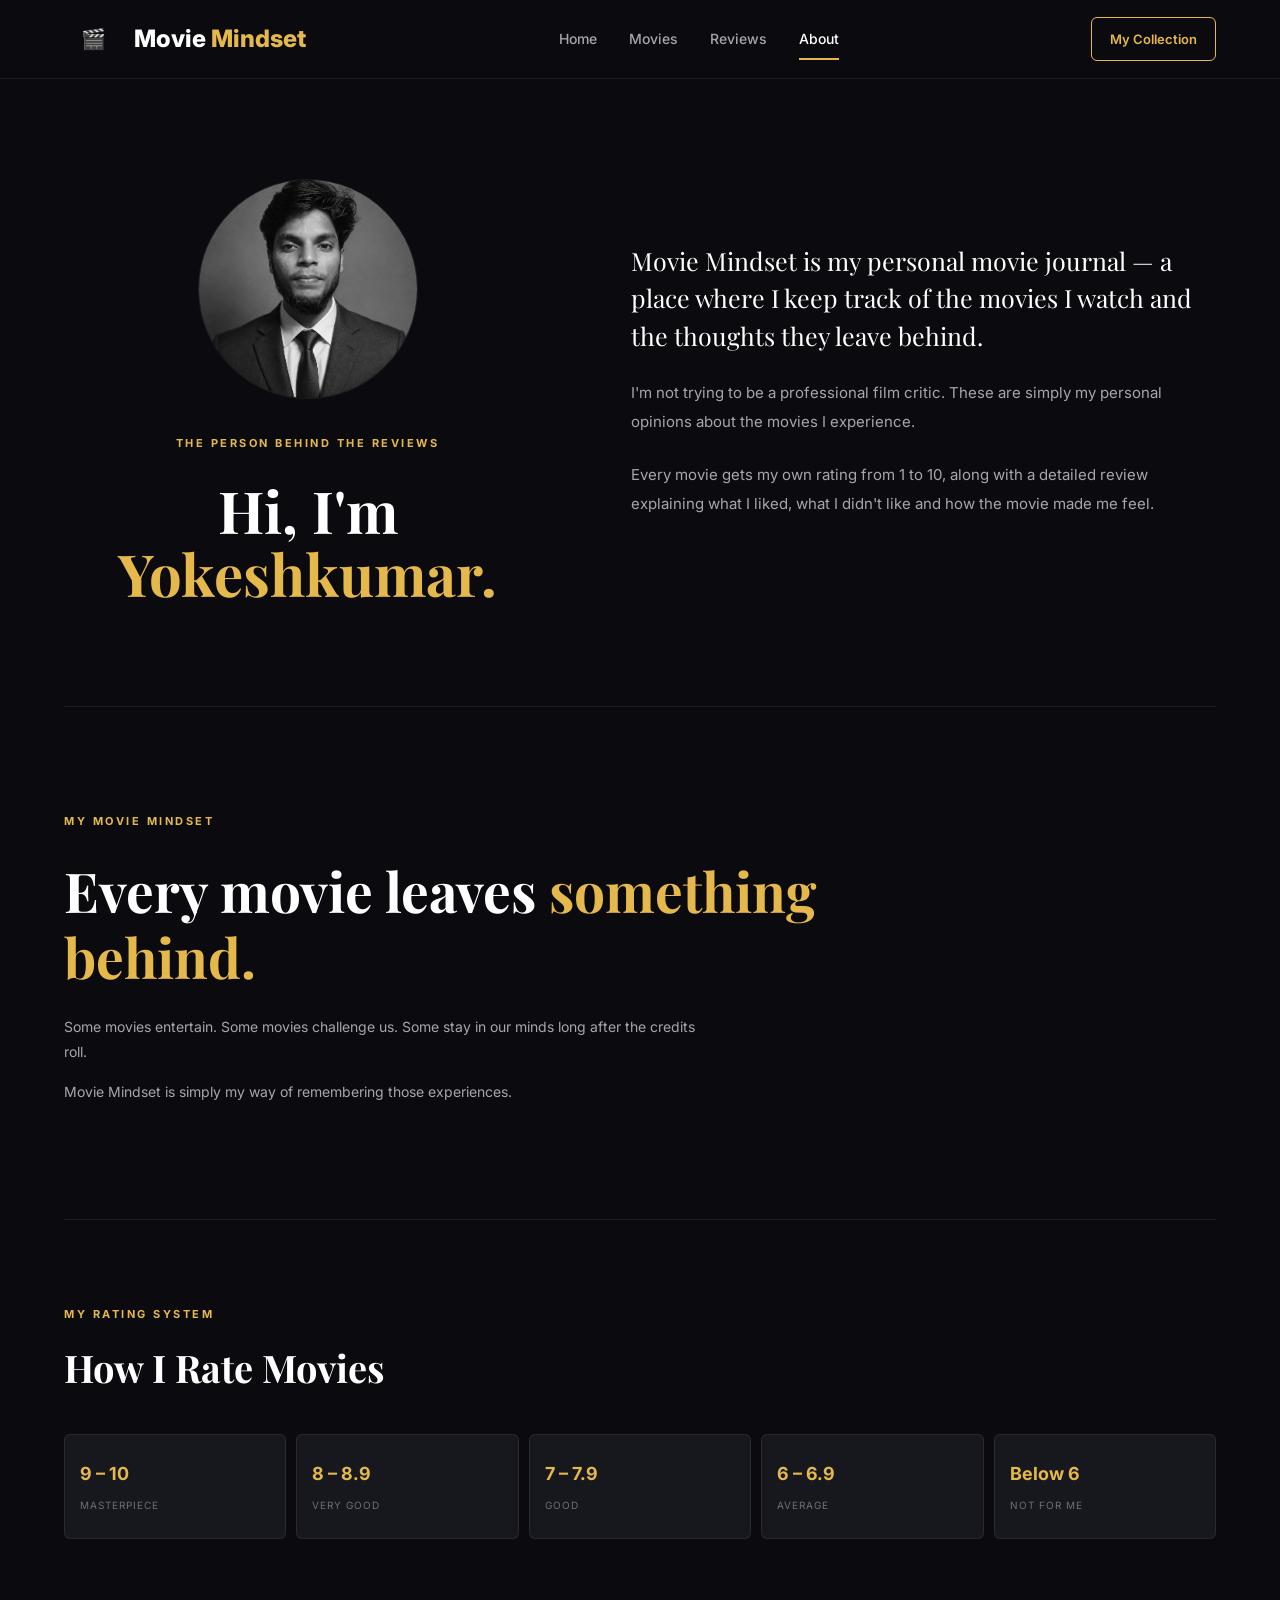
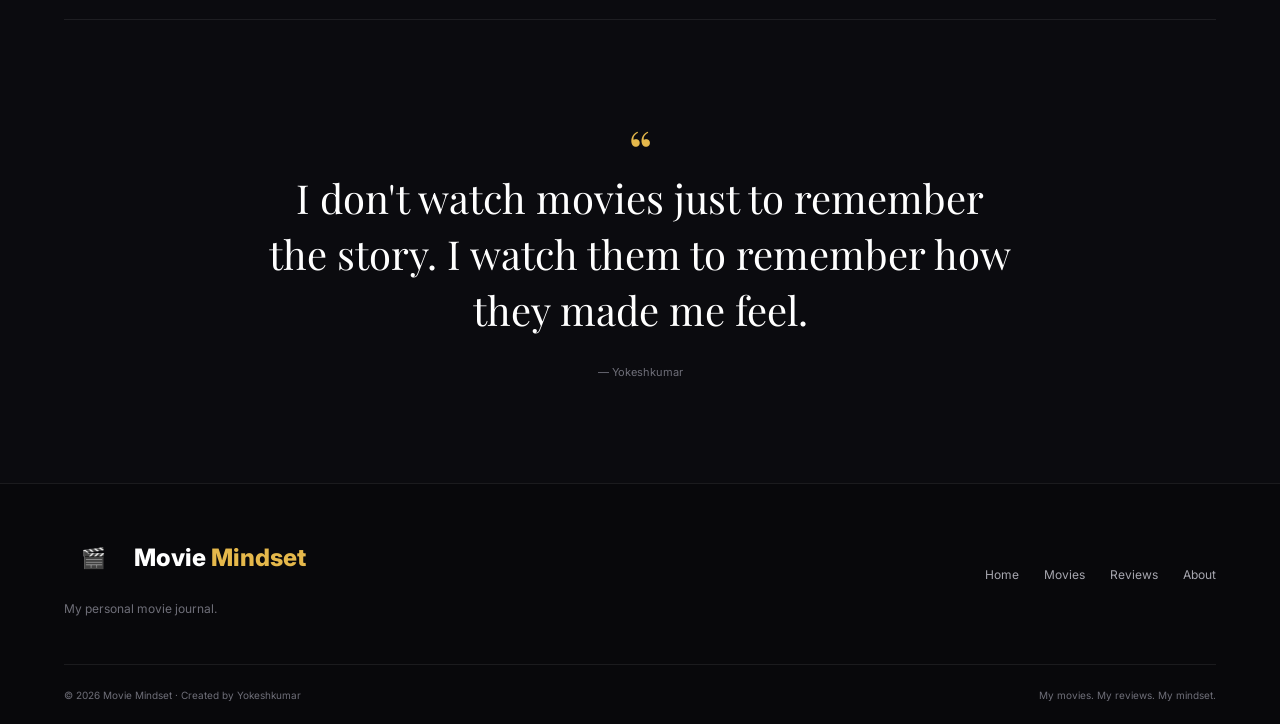
==== about.html @ 45a052f9 "VERSION 1 : Commit for first five movies and intial setup vikram Baahubali: The Beginning 12th-fail " ====
<!doctype html>
<html lang="en">
  <head>
    <meta charset="UTF-8" />

    <meta name="viewport" content="width=device-width, initial-scale=1.0" />

    <title>About | Movie Mindset</title>

    <meta
      name="description"
      content="About Yokeshkumar and his personal movie journal."
    />

    <link rel="preconnect" href="https://fonts.googleapis.com" />

    <link rel="preconnect" href="https://fonts.googleapis.com" crossorigin />

    <link
      href="https://fonts.googleapis.com/css2?family=Inter:wght@400;500;600;700;800&family=Playfair+Display:wght@500;600;700&display=swap"
      rel="stylesheet"
    />

    <link rel="stylesheet" href="css/style.css" />

    <link rel="stylesheet" href="css/responsive.css" />
  </head>

  <body>
    <!-- =====================================================
         HEADER
    ====================================================== -->

    <header class="site-header">
      <div class="container nav-container">
        <a href="index.html" class="logo">
          <span class="logo-icon"> 🎬 </span>

          <span class="logo-text"> Movie <span>Mindset</span> </span>
        </a>

        <nav class="main-nav">
          <a href="index.html" class="nav-link"> Home </a>

          <a href="movies.html" class="nav-link"> Movies </a>

          <a href="reviews.html" class="nav-link"> Reviews </a>

          <a href="about.html" class="nav-link active"> About </a>
        </nav>

        <a href="movies.html" class="nav-button"> My Collection </a>
      </div>
    </header>

    <!-- =====================================================
         ABOUT
    ====================================================== -->

    <main>
      <section class="about-page">
        <div class="container">
          <div class="about-hero">
            <!-- PROFILE -->

            <div class="about-profile">
              <div class="profile-image">
                <img src="images/profile/yokeshkumar.png" alt="Yokeshkumar" />
              </div>

              <span class="section-label"> THE PERSON BEHIND THE REVIEWS </span>

              <h1>Hi, I'm <span>Yokeshkumar.</span></h1>
            </div>

            <!-- INTRO -->

            <div class="about-intro">
              <p class="about-lead">
                Movie Mindset is my personal movie journal — a place where I
                keep track of the movies I watch and the thoughts they leave
                behind.
              </p>

              <p>
                I'm not trying to be a professional film critic. These are
                simply my personal opinions about the movies I experience.
              </p>

              <p>
                Every movie gets my own rating from 1 to 10, along with a
                detailed review explaining what I liked, what I didn't like and
                how the movie made me feel.
              </p>
            </div>
          </div>

          <!-- =================================================
                     MY MOVIE PHILOSOPHY
                ================================================== -->

          <div class="about-philosophy">
            <span class="section-label"> MY MOVIE MINDSET </span>

            <h2>
              Every movie leaves
              <span>something behind.</span>
            </h2>

            <p>
              Some movies entertain. Some movies challenge us. Some stay in our
              minds long after the credits roll.
            </p>

            <p>
              Movie Mindset is simply my way of remembering those experiences.
            </p>
          </div>

          <!-- =================================================
                     RATING SYSTEM
                ================================================== -->

          <div class="rating-guide">
            <div class="section-top">
              <div>
                <span class="section-label"> MY RATING SYSTEM </span>

                <h2>How I Rate Movies</h2>
              </div>
            </div>

            <div class="rating-scale">
              <div class="rating-item">
                <strong> 9 – 10 </strong>

                <span> Masterpiece </span>
              </div>

              <div class="rating-item">
                <strong> 8 – 8.9 </strong>

                <span> Very Good </span>
              </div>

              <div class="rating-item">
                <strong> 7 – 7.9 </strong>

                <span> Good </span>
              </div>

              <div class="rating-item">
                <strong> 6 – 6.9 </strong>

                <span> Average </span>
              </div>

              <div class="rating-item">
                <strong> Below 6 </strong>

                <span> Not For Me </span>
              </div>
            </div>
          </div>

          <!-- =================================================
                     QUOTE
                ================================================== -->

          <div class="about-quote">
            <span> “ </span>

            <blockquote>
              I don't watch movies just to remember the story. I watch them to
              remember how they made me feel.
            </blockquote>

            <small> — Yokeshkumar </small>
          </div>
        </div>
      </section>
    </main>

    <!-- =====================================================
         FOOTER
    ====================================================== -->

    <footer class="site-footer">
      <div class="container footer-container">
        <div class="footer-brand">
          <a href="index.html" class="logo">
            <span class="logo-icon"> 🎬 </span>

            <span class="logo-text"> Movie <span>Mindset</span> </span>
          </a>

          <p>My personal movie journal.</p>
        </div>

        <div class="footer-links">
          <a href="index.html"> Home </a>

          <a href="movies.html"> Movies </a>

          <a href="reviews.html"> Reviews </a>

          <a href="about.html"> About </a>
        </div>
      </div>

      <div class="container footer-bottom">
        <p>© 2026 Movie Mindset · Created by Yokeshkumar</p>

        <p>My movies. My reviews. My mindset.</p>
      </div>
    </footer>

    <script src="js/app.js"></script>
  </body>
</html>
---- css/style.css ----
/* =========================================================
   MOVIE MINDSET
   Main Website Styles
========================================================= */


/* =========================================================
   RESET
========================================================= */

* {
    margin: 0;
    padding: 0;
    box-sizing: border-box;
}

html {
    scroll-behavior: smooth;
}

body {
    font-family: "Inter", sans-serif;
    background: #0b0b0f;
    color: #ffffff;
    line-height: 1.6;
}

a {
    text-decoration: none;
    color: inherit;
}

img {
    display: block;
    width: 100%;
}

button,
input {
    font-family: inherit;
}


/* =========================================================
   VARIABLES
========================================================= */

:root {
    --bg-primary: #0b0b0f;
    --bg-secondary: #111116;
    --bg-card: #17171e;

    --text-primary: #ffffff;
    --text-secondary: #a6a6af;
    --text-muted: #6e6e78;

    --accent: #e5b84b;
    --accent-light: #f1cc72;

    --border: rgba(255, 255, 255, 0.08);

    --container: 1180px;

    --transition: 0.3s ease;
}


/* =========================================================
   CONTAINER
========================================================= */

.container {
    width: min(1180px, 90%);
    margin: 0 auto;
}


/* =========================================================
   HEADER
========================================================= */

.site-header {
    position: relative;
    z-index: 100;

    width: 100%;

    background: rgba(11, 11, 15, 0.95);

    border-bottom: 1px solid var(--border);
}

.nav-container {
    min-height: 78px;

    display: flex;
    align-items: center;
    justify-content: space-between;

    gap: 30px;
}

/* =========================
   LOGO
========================= */

.logo {
    display: inline-flex;
    align-items: center;
    gap: 12px;

    font-weight: 800;
    font-size: 20px;
    white-space: nowrap;
    text-decoration: none;
}

.logo-icon {
    width: 58px;
    height: 58px;

    position: relative;
    overflow: hidden;

    display: flex;
    align-items: center;
    justify-content: center;
}

.logo-icon img {
    position: absolute;

    width: 125px;
    height: 125px;

    max-width: none;

    left: 50%;
    top: -25px;

    transform: translateX(-50%);
}

.logo-text {
    font-size: 24px;
    font-weight: 800;
}

.logo-text span {
    color: var(--accent);
}

/* NAVIGATION */

.main-nav {
    display: flex;
    align-items: center;
    gap: 32px;
}

.nav-link {
    position: relative;

    color: var(--text-secondary);

    font-size: 14px;
    font-weight: 500;

    transition: var(--transition);
}

.nav-link:hover,
.nav-link.active {
    color: var(--text-primary);
}

.nav-link.active::after {
    content: "";

    position: absolute;

    left: 0;
    bottom: -10px;

    width: 100%;
    height: 2px;

    background: var(--accent);
}


/* NAV BUTTON */

.nav-button {
    padding: 11px 18px;

    border: 1px solid var(--accent);
    border-radius: 6px;

    color: var(--accent);

    font-size: 13px;
    font-weight: 600;

    transition: var(--transition);
}

.nav-button:hover {
    background: var(--accent);
    color: #0b0b0f;
}


/* =========================================================
   HERO
========================================================= */

.hero {
    position: relative;

    min-height: 650px;

    display: flex;
    align-items: center;

    overflow: hidden;

    background:
        radial-gradient(circle at 75% 45%,
            rgba(229, 184, 75, 0.10),
            transparent 30%),
        #0b0b0f;
}

.hero-background {
    position: absolute;

    inset: 0;

    background-image:
        linear-gradient(90deg,
            #0b0b0f 0%,
            rgba(11, 11, 15, 0.95) 40%,
            rgba(11, 11, 15, 0.65) 100%);

    pointer-events: none;
}

.hero-container {
    position: relative;
    z-index: 2;

    display: grid;
    grid-template-columns: 1.2fr 0.8fr;

    align-items: center;

    gap: 60px;
}


/* HERO CONTENT */

.hero-content {
    max-width: 700px;
}

.hero-label {
    margin-bottom: 20px;

    color: var(--accent);

    font-size: 12px;
    font-weight: 700;

    letter-spacing: 3px;
}

.hero h1 {
    max-width: 700px;

    margin-bottom: 25px;

    font-family: "Playfair Display", serif;

    font-size: clamp(48px, 6vw, 78px);

    line-height: 1.05;

    letter-spacing: -2px;
}

.hero h1 span {
    display: block;
    color: var(--accent);
}

.hero-description {
    max-width: 580px;

    margin-bottom: 18px;

    color: var(--text-secondary);

    font-size: 17px;

    line-height: 1.8;
}

.reviewer {
    margin-bottom: 35px;

    color: var(--text-muted);

    font-size: 14px;
}

.reviewer strong {
    color: var(--text-primary);
}


/* HERO BUTTONS */

.hero-buttons {
    display: flex;
    align-items: center;
    gap: 14px;
}

.btn {
    display: inline-flex;
    align-items: center;
    justify-content: center;

    gap: 10px;

    padding: 14px 22px;

    border-radius: 6px;

    font-size: 13px;
    font-weight: 600;

    transition: var(--transition);
}

.btn-primary {
    background: var(--accent);
    color: #0b0b0f;
}

.btn-primary:hover {
    background: var(--accent-light);
    transform: translateY(-2px);
}

.btn-secondary {
    border: 1px solid var(--border);

    color: var(--text-primary);

    background: rgba(255, 255, 255, 0.03);
}

.btn-secondary:hover {
    border-color: var(--accent);
    color: var(--accent);
}


/* =========================================================
   HERO DECORATION
========================================================= */

.hero-decoration {
    position: relative;

    height: 420px;

    display: flex;
    align-items: center;
    justify-content: center;
}

.film-circle {
    width: 310px;
    height: 310px;

    display: flex;
    align-items: center;
    justify-content: center;

    border: 1px solid rgba(229, 184, 75, 0.25);

    border-radius: 50%;

    background:
        radial-gradient(circle,
            rgba(229, 184, 75, 0.15),
            rgba(229, 184, 75, 0.02) 65%,
            transparent 70%);

    box-shadow:
        0 0 80px rgba(229, 184, 75, 0.08);
}

.film-circle::before {
    content: "";

    position: absolute;

    width: 230px;
    height: 230px;

    border: 1px dashed rgba(229, 184, 75, 0.25);

    border-radius: 50%;
}

.film-circle span {
    font-size: 90px;
}


/* FLOATING CARDS */

.floating-card {
    position: absolute;

    min-width: 125px;

    padding: 16px;

    display: flex;
    flex-direction: column;

    border: 1px solid var(--border);

    border-radius: 10px;

    background: rgba(23, 23, 30, 0.9);

    backdrop-filter: blur(10px);

    box-shadow: 0 20px 50px rgba(0, 0, 0, 0.3);
}

.floating-card span {
    font-size: 20px;
}

.floating-card strong {
    margin-top: 3px;

    font-size: 20px;
}

.floating-card small {
    color: var(--text-muted);

    font-size: 11px;
}

.card-one {
    top: 65px;
    right: 15px;
}

.card-two {
    bottom: 65px;
    left: 10px;
}


/* =========================================================
   STATS
========================================================= */

.stats-section {
    border-top: 1px solid var(--border);
    border-bottom: 1px solid var(--border);

    background: var(--bg-secondary);
}

.stats-grid {
    display: grid;

    grid-template-columns: repeat(4, 1fr);
}

.stat-item {
    padding: 35px 20px;

    text-align: center;

    border-right: 1px solid var(--border);
}

.stat-item:last-child {
    border-right: none;
}

.stat-number {
    display: block;

    margin-bottom: 5px;

    color: var(--accent);

    font-size: 28px;
    font-weight: 700;
}

.stat-label {
    color: var(--text-muted);

    font-size: 12px;
    text-transform: uppercase;

    letter-spacing: 1px;
}


/* =========================================================
   INTRO SECTION
========================================================= */

.intro-section {
    padding: 110px 0 80px;
}

.intro-container {
    display: grid;

    grid-template-columns: 1fr 1fr;

    gap: 100px;

    align-items: end;
}

.section-label {
    display: inline-block;

    margin-bottom: 14px;

    color: var(--accent);

    font-size: 11px;
    font-weight: 700;

    letter-spacing: 2.5px;
}

.section-heading h2 {
    max-width: 550px;

    font-family: "Playfair Display", serif;

    font-size: clamp(35px, 4vw, 52px);

    line-height: 1.15;
}

.section-heading h2 span {
    color: var(--accent);
}

.intro-text {
    color: var(--text-secondary);

    font-size: 15px;
    line-height: 1.9;
}

.intro-text p+p {
    margin-top: 20px;
}


/* =========================================================
   MOVIES SECTION
========================================================= */

.movies-section {
    padding: 70px 0 110px;

    background: #0d0d12;
}

.section-top {
    margin-bottom: 35px;

    display: flex;
    align-items: end;
    justify-content: space-between;

    gap: 30px;
}

.section-top h2 {
    font-family: "Playfair Display", serif;

    font-size: 38px;
}

.view-all {
    color: var(--accent);

    font-size: 13px;
    font-weight: 600;

    transition: var(--transition);
}

.view-all:hover {
    color: var(--accent-light);
}


/* MOVIE GRID */

.movie-grid {
    display: grid;

    grid-template-columns: repeat(4, 1fr);

    gap: 20px;
}


/* MOVIE CARD */

.movie-card {
    overflow: hidden;

    border: 1px solid var(--border);

    border-radius: 8px;

    background: var(--bg-card);

    transition: var(--transition);
}

.movie-card:hover {
    transform: translateY(-6px);

    border-color: rgba(229, 184, 75, 0.3);

    box-shadow: 0 20px 40px rgba(0, 0, 0, 0.25);
}


/* POSTER */

.poster-wrapper {
    position: relative;

    aspect-ratio: 2 / 3;

    overflow: hidden;

    background: #08080b;
}

.poster-wrapper img {
    width: 100%;
    height: 100%;

    object-fit: cover;

    transition: transform 0.5s ease;
}

.movie-card:hover .poster-wrapper img {
    transform: scale(1.04);
}


/* RATING */

.rating-badge {
    position: absolute;

    top: 12px;
    right: 12px;

    padding: 6px 9px;

    border-radius: 5px;

    background: rgba(0, 0, 0, 0.8);

    color: var(--accent);

    font-size: 12px;
    font-weight: 700;

    backdrop-filter: blur(5px);
}


/* MOVIE INFO */

.movie-info {
    padding: 18px;
}

.movie-info h3 {
    margin-bottom: 6px;

    font-size: 17px;
    font-weight: 600;
}

.movie-meta {
    display: flex;
    gap: 7px;

    color: var(--text-muted);

    font-size: 11px;
}

.genre-list {
    display: flex;

    gap: 6px;

    margin-top: 12px;
}

.genre-list span {
    padding: 4px 7px;

    border: 1px solid var(--border);

    border-radius: 3px;

    color: var(--text-secondary);

    font-size: 10px;
}

.review-link {
    display: inline-block;

    margin-top: 17px;

    color: var(--accent);

    font-size: 12px;
    font-weight: 600;
}

.review-link:hover {
    color: var(--accent-light);
}


/* =========================================================
   TOP RATED
========================================================= */

.top-rated-section {
    padding: 110px 0;

    background: var(--bg-primary);
}

.ranking-list {
    max-width: 900px;

    border-top: 1px solid var(--border);
}

.ranking-item {
    min-height: 105px;

    display: grid;

    grid-template-columns: 55px 65px 1fr auto;

    align-items: center;

    gap: 20px;

    padding: 15px 5px;

    border-bottom: 1px solid var(--border);

    transition: var(--transition);
}

.ranking-item:hover {
    background: rgba(255, 255, 255, 0.025);
}

.rank-number {
    color: var(--text-muted);

    font-size: 18px;
    font-weight: 600;
}

.ranking-item img {
    width: 55px;
    height: 75px;

    object-fit: cover;

    border-radius: 4px;
}

.ranking-info h3 {
    margin-bottom: 4px;

    font-size: 16px;
}

.ranking-info p {
    color: var(--text-muted);

    font-size: 12px;
}

.ranking-rating {
    display: flex;
    align-items: baseline;

    gap: 5px;
}

.ranking-rating span {
    font-size: 14px;
}

.ranking-rating strong {
    color: var(--accent);

    font-size: 20px;
}

.ranking-rating small {
    color: var(--text-muted);

    font-size: 11px;
}


/* =========================================================
   QUOTE
========================================================= */

.quote-section {
    padding: 120px 0;

    background:
        radial-gradient(circle at center,
            rgba(229, 184, 75, 0.08),
            transparent 50%),
        var(--bg-secondary);
}

.quote-content {
    max-width: 800px;

    margin: 0 auto;

    text-align: center;
}

.quote-mark {
    display: block;

    margin-bottom: -10px;

    color: var(--accent);

    font-family: Georgia, serif;

    font-size: 80px;

    line-height: 1;
}

.quote-content blockquote {
    font-family: "Playfair Display", serif;

    font-size: clamp(25px, 4vw, 40px);

    line-height: 1.4;
}

.quote-content p {
    margin-top: 25px;

    color: var(--accent);

    font-size: 13px;
    font-weight: 600;

    letter-spacing: 1px;
}


/* =========================================================
   FOOTER
========================================================= */

.site-footer {
    background: #08080b;

    border-top: 1px solid var(--border);
}

.footer-container {
    min-height: 180px;

    display: flex;

    align-items: center;
    justify-content: space-between;

    gap: 50px;
}

.footer-brand {
    max-width: 350px;
}

.footer-brand p {
    margin-top: 12px;

    color: var(--text-muted);

    font-size: 12px;
    line-height: 1.7;
}

.footer-links {
    display: flex;

    gap: 25px;
}

.footer-links a {
    color: var(--text-secondary);

    font-size: 12px;

    transition: var(--transition);
}

.footer-links a:hover {
    color: var(--accent);
}

.footer-bottom {
    min-height: 60px;

    display: flex;
    align-items: center;
    justify-content: space-between;

    border-top: 1px solid var(--border);

    color: var(--text-muted);

    font-size: 10px;
}


/* =========================================================
   SELECTION
========================================================= */

::selection {
    background: var(--accent);
    color: #0b0b0f;
}


/* =========================================================
   SCROLLBAR
========================================================= */

::-webkit-scrollbar {
    width: 8px;
}

::-webkit-scrollbar-track {
    background: #08080b;
}

::-webkit-scrollbar-thumb {
    background: #33333b;
    border-radius: 10px;
}

::-webkit-scrollbar-thumb:hover {
    background: var(--accent);
}

/* =========================================================
   MOVIES PAGE
========================================================= */

.page-hero {
    padding: 110px 0 80px;

    background:
        radial-gradient(circle at 80% 30%,
            rgba(229, 184, 75, 0.08),
            transparent 35%),
        var(--bg-primary);

    border-bottom: 1px solid var(--border);
}

.page-hero h1 {
    margin-bottom: 20px;

    font-family: "Playfair Display", serif;

    font-size: clamp(45px, 6vw, 70px);

    line-height: 1.1;
}

.page-hero h1 span {
    color: var(--accent);
}

.page-hero p {
    max-width: 600px;

    color: var(--text-secondary);

    font-size: 16px;
}


/* =========================================================
   MOVIE COLLECTION
========================================================= */

.movie-collection {
    padding: 70px 0 120px;

    background: #0d0d12;
}


/* =========================================================
   CONTROLS
========================================================= */

.movie-controls {
    display: flex;
    flex-direction: column;

    gap: 30px;

    margin-bottom: 45px;
}


/* SEARCH */

.search-box {
    position: relative;

    max-width: 600px;
}

.search-box input {
    width: 100%;

    height: 52px;

    padding: 0 20px 0 50px;

    border: 1px solid var(--border);
    border-radius: 7px;

    outline: none;

    background: var(--bg-card);

    color: var(--text-primary);

    font-size: 14px;

    transition: var(--transition);
}

.search-box input::placeholder {
    color: var(--text-muted);
}

.search-box input:focus {
    border-color: rgba(229, 184, 75, 0.5);

    box-shadow:
        0 0 0 3px rgba(229, 184, 75, 0.05);
}

.search-icon {
    position: absolute;

    left: 18px;
    top: 50%;

    transform: translateY(-50%);

    color: var(--text-muted);

    font-size: 23px;

    pointer-events: none;
}


/* =========================================================
   FILTER
========================================================= */

.filter-section {
    display: flex;
    flex-direction: column;

    gap: 12px;
}

.filter-label {
    color: var(--text-muted);

    font-size: 11px;
    font-weight: 600;

    letter-spacing: 1.5px;

    text-transform: uppercase;
}

.filter-buttons {
    display: flex;
    flex-wrap: wrap;

    gap: 8px;
}

.filter-btn {
    padding: 9px 15px;

    border: 1px solid var(--border);
    border-radius: 5px;

    outline: none;

    background: transparent;

    color: var(--text-secondary);

    font-size: 12px;

    cursor: pointer;

    transition: var(--transition);
}

.filter-btn:hover {
    border-color: rgba(229, 184, 75, 0.4);

    color: var(--accent);
}

.filter-btn.active {
    border-color: var(--accent);

    background: var(--accent);

    color: #0b0b0f;
}


/* =========================================================
   RESULTS HEADER
========================================================= */

.results-header {
    display: flex;

    align-items: center;
    justify-content: space-between;

    gap: 20px;

    margin-bottom: 25px;

    padding-bottom: 15px;

    border-bottom: 1px solid var(--border);
}

.results-header p {
    color: var(--text-muted);

    font-size: 12px;
}

.results-header select {
    padding: 9px 30px 9px 12px;

    border: 1px solid var(--border);
    border-radius: 5px;

    outline: none;

    background: var(--bg-card);

    color: var(--text-secondary);

    font-size: 11px;

    cursor: pointer;
}

.results-header select:focus {
    border-color: var(--accent);
}


/* =========================================================
   COLLECTION GRID
========================================================= */

.collection-grid {
    grid-template-columns: repeat(4, 1fr);
}


/* =========================================================
   NO RESULTS
========================================================= */

.no-results {
    padding: 100px 20px;

    text-align: center;
}

.no-results-icon {
    margin-bottom: 15px;

    font-size: 50px;
}

.no-results h2 {
    margin-bottom: 8px;

    font-family: "Playfair Display", serif;

    font-size: 30px;
}

.no-results p {
    color: var(--text-muted);

    font-size: 13px;
}


/* =========================================================
   LOADING ERROR
========================================================= */

.loading-error {
    grid-column: 1 / -1;

    padding: 80px 20px;

    text-align: center;
}

.loading-error h2 {
    margin-bottom: 10px;

    font-family: "Playfair Display", serif;
}

.loading-error p {
    color: var(--text-muted);

    font-size: 13px;
}

/* =========================================================
   MOVIE DETAILS PAGE
========================================================= */


/* =========================================================
   DETAILS SECTION
========================================================= */

.movie-details-section {
    padding: 60px 0 110px;

    background: var(--bg-primary);
}


/* =========================================================
   BACK LINK
========================================================= */

.back-link {
    display: inline-flex;

    align-items: center;

    margin-bottom: 45px;

    color: var(--text-muted);

    font-size: 12px;
    font-weight: 500;

    transition: var(--transition);
}

.back-link:hover {
    color: var(--accent);
}


/* =========================================================
   MOVIE DETAIL HERO
========================================================= */

.movie-detail-hero {
    display: grid;

    grid-template-columns: 330px 1fr;

    gap: 70px;

    align-items: center;

    max-width: 1000px;
}


/* =========================================================
   POSTER
========================================================= */

.movie-detail-poster {
    position: relative;

    overflow: hidden;

    aspect-ratio: 2 / 3;

    border-radius: 8px;

    border: 1px solid var(--border);

    background: #08080b;

    box-shadow:
        0 30px 70px rgba(0, 0, 0, 0.4);
}

.movie-detail-poster img {
    width: 100%;
    height: 100%;

    object-fit: cover;
}


/* =========================================================
   MOVIE INFORMATION
========================================================= */

.movie-detail-info h1 {
    margin-bottom: 15px;

    font-family: "Playfair Display", serif;

    font-size: clamp(45px, 6vw, 70px);

    line-height: 1.05;
}

.movie-detail-meta {
    display: flex;

    flex-wrap: wrap;

    gap: 10px;

    margin-bottom: 20px;

    color: var(--text-muted);

    font-size: 12px;
}


/* =========================================================
   GENRES
========================================================= */

.detail-genres {
    display: flex;

    flex-wrap: wrap;

    gap: 7px;

    margin-bottom: 35px;
}

.detail-genres span {
    padding: 6px 10px;

    border: 1px solid var(--border);

    border-radius: 4px;

    color: var(--text-secondary);

    font-size: 10px;
}


/* =========================================================
   MY RATING
========================================================= */

.my-rating {
    display: flex;

    align-items: center;

    gap: 20px;

    margin-bottom: 25px;

    padding: 20px;

    border: 1px solid var(--border);

    border-radius: 7px;

    background: rgba(255, 255, 255, 0.02);
}

.rating-number {
    display: flex;

    align-items: baseline;

    gap: 4px;

    padding-right: 20px;

    border-right: 1px solid var(--border);
}

.rating-number span {
    font-size: 20px;
}

.rating-number strong {
    color: var(--accent);

    font-size: 35px;
}

.rating-number small {
    color: var(--text-muted);

    font-size: 12px;
}

.rating-description {
    display: flex;

    flex-direction: column;

    gap: 2px;
}

.rating-description strong {
    font-size: 13px;
}

.rating-description span {
    color: var(--text-muted);

    font-size: 11px;
}


/* =========================================================
   WATCHED INFO
========================================================= */

.watched-info {
    display: flex;

    align-items: center;

    gap: 8px;

    color: var(--text-muted);

    font-size: 11px;
}

.watched-info strong {
    color: var(--text-secondary);

    font-weight: 500;
}


/* =========================================================
   FULL REVIEW
========================================================= */

.full-review {
    max-width: 900px;

    margin-top: 100px;

    padding-top: 80px;

    border-top: 1px solid var(--border);
}

.review-heading {
    margin-bottom: 40px;
}

.review-heading h2 {
    max-width: 700px;

    font-family: "Playfair Display", serif;

    font-size: clamp(30px, 4vw, 45px);

    line-height: 1.2;
}


/* =========================================================
   REVIEW CONTENT
========================================================= */

.review-content {
    max-width: 800px;
}

.review-content p {
    margin-bottom: 25px;

    color: var(--text-secondary);

    font-size: 16px;

    line-height: 2;
}

.review-content p:first-child::first-letter {
    color: var(--accent);

    font-family: "Playfair Display", serif;

    font-size: 55px;
    font-weight: 700;

    float: left;

    line-height: 0.8;

    margin-right: 7px;
}


/* =========================================================
   VERDICT
========================================================= */

.review-verdict {
    margin-top: 60px;

    padding: 25px;

    display: flex;

    align-items: center;

    justify-content: space-between;

    gap: 30px;

    border: 1px solid rgba(229, 184, 75, 0.2);

    border-radius: 8px;

    background:
        linear-gradient(90deg,
            rgba(229, 184, 75, 0.07),
            rgba(229, 184, 75, 0.01));
}

.review-verdict h3 {
    margin-top: 4px;

    font-family: "Playfair Display", serif;

    font-size: 25px;
}

.verdict-rating {
    display: flex;

    align-items: baseline;

    gap: 5px;
}

.verdict-rating span {
    font-size: 18px;
}

.verdict-rating strong {
    color: var(--accent);

    font-size: 35px;
}

.verdict-rating small {
    color: var(--text-muted);

    font-size: 12px;
}


/* =========================================================
   RELATED MOVIES
========================================================= */

.related-section {
    padding: 100px 0;

    background: #0d0d12;
}

.related-grid {
    grid-template-columns: repeat(4, 1fr);
}


/* =========================================================
   LOADING
========================================================= */

.movie-loading {
    min-height: 400px;

    display: flex;

    flex-direction: column;

    align-items: center;
    justify-content: center;

    gap: 15px;

    color: var(--text-muted);
}

.loading-spinner {
    width: 35px;
    height: 35px;

    border: 2px solid var(--border);

    border-top-color: var(--accent);

    border-radius: 50%;

    animation: spin 0.8s linear infinite;
}

@keyframes spin {

    from {
        transform: rotate(0deg);
    }

    to {
        transform: rotate(360deg);
    }

}


/* =========================================================
   ERROR
========================================================= */

.movie-error {
    min-height: 450px;

    display: flex;

    flex-direction: column;

    align-items: center;
    justify-content: center;

    text-align: center;
}

.error-icon {
    margin-bottom: 15px;

    font-size: 55px;
}

.movie-error h2 {
    margin-bottom: 8px;

    font-family: "Playfair Display", serif;

    font-size: 35px;
}

.movie-error p {
    margin-bottom: 25px;

    color: var(--text-muted);

    font-size: 13px;
}

/* =========================================================
   REVIEWS PAGE
========================================================= */

.reviews-page {
    padding: 70px 0 120px;

    background: #0d0d12;
}


/* =========================================================
   REVIEW CONTROLS
========================================================= */

.review-controls {
    display: flex;

    align-items: center;
    justify-content: space-between;

    gap: 25px;

    margin-bottom: 45px;
}

.review-controls .search-box {
    flex: 1;

    max-width: 600px;
}

.review-controls select {
    min-width: 180px;

    height: 52px;

    padding: 0 15px;

    border: 1px solid var(--border);
    border-radius: 6px;

    outline: none;

    background: var(--bg-card);

    color: var(--text-secondary);

    font-size: 12px;
}


/* =========================================================
   REVIEWS LIST
========================================================= */

.reviews-list {
    display: flex;

    flex-direction: column;

    gap: 20px;
}


/* =========================================================
   REVIEW CARD
========================================================= */

.review-card {
    display: grid;

    grid-template-columns: 180px 1fr;

    gap: 30px;

    padding: 20px;

    border: 1px solid var(--border);

    border-radius: 8px;

    background: var(--bg-card);

    transition: var(--transition);
}

.review-card:hover {
    border-color: rgba(229, 184, 75, 0.3);

    transform: translateY(-2px);
}


/* =========================================================
   REVIEW POSTER
========================================================= */

.review-card-poster {
    aspect-ratio: 2 / 3;

    overflow: hidden;

    border-radius: 5px;

    background: #08080b;
}

.review-card-poster img {
    width: 100%;
    height: 100%;

    object-fit: cover;
}


/* =========================================================
   REVIEW CONTENT
========================================================= */

.review-card-content {
    display: flex;

    flex-direction: column;

    justify-content: center;
}


.review-card-top {
    display: flex;

    align-items: flex-start;
    justify-content: space-between;

    gap: 20px;
}


.review-card-top h2 {
    margin-top: 5px;

    font-family: "Playfair Display", serif;

    font-size: 30px;
}


.review-card-rating {
    display: flex;

    align-items: baseline;

    gap: 3px;

    white-space: nowrap;
}


.review-card-rating strong {
    color: var(--accent);

    font-size: 28px;
}


.review-card-rating span {
    color: var(--text-muted);

    font-size: 11px;
}


/* =========================================================
   META
========================================================= */

.review-card-meta {
    display: flex;

    flex-wrap: wrap;

    gap: 8px;

    margin: 10px 0 20px;

    color: var(--text-muted);

    font-size: 11px;
}


/* =========================================================
   PREVIEW
========================================================= */

.review-preview {
    max-width: 750px;

    color: var(--text-secondary);

    font-size: 14px;

    line-height: 1.8;

    display: -webkit-box;

    -webkit-box-orient: vertical;

    overflow: hidden;
}


/* =========================================================
   BOTTOM
========================================================= */

.review-card-bottom {
    display: flex;

    align-items: center;
    justify-content: space-between;

    gap: 20px;

    margin-top: 25px;

    padding-top: 18px;

    border-top: 1px solid var(--border);
}


.watched-date {
    color: var(--text-muted);

    font-size: 10px;
}

/* =========================================================
   ABOUT PAGE
========================================================= */

.about-page {
    padding: 100px 0;

    background: var(--bg-primary);
}


/* =========================================================
   ABOUT HERO
========================================================= */

.about-hero {
    display: grid;

    grid-template-columns: 1fr 1.2fr;

    gap: 80px;

    align-items: center;

    padding-bottom: 100px;

    border-bottom: 1px solid var(--border);
}


/* PROFILE */

.about-profile {
    text-align: center;
}


.profile-image {
    width: 220px;
    height: 220px;

    margin: 0 auto 30px;

    overflow: hidden;

    border-radius: 50%;

    border: 1px solid var(--border);
}

.profile-image img {
    width: 100%;
    height: 100%;

    object-fit: cover;
}


.about-profile h1 {
    margin-top: 12px;

    font-family: "Playfair Display", serif;

    font-size: clamp(40px, 5vw, 58px);

    line-height: 1.1;
}


.about-profile h1 span {
    color: var(--accent);
}


/* INTRO */

.about-intro {
    max-width: 650px;
}


.about-intro p {
    margin-bottom: 25px;

    color: var(--text-secondary);

    font-size: 15px;

    line-height: 1.9;
}


.about-intro .about-lead {
    color: var(--text-primary);

    font-family: "Playfair Display", serif;

    font-size: 25px;

    line-height: 1.5;
}


/* =========================================================
   PHILOSOPHY
========================================================= */

.about-philosophy {
    max-width: 800px;

    padding: 100px 0;
}


.about-philosophy h2 {
    margin: 12px 0 25px;

    font-family: "Playfair Display", serif;

    font-size: clamp(35px, 5vw, 55px);

    line-height: 1.2;
}


.about-philosophy h2 span {
    color: var(--accent);
}


.about-philosophy p {
    max-width: 650px;

    margin-bottom: 15px;

    color: var(--text-secondary);

    font-size: 14px;

    line-height: 1.8;
}


/* =========================================================
   RATING GUIDE
========================================================= */

.rating-guide {
    padding: 80px 0;

    border-top: 1px solid var(--border);

    border-bottom: 1px solid var(--border);
}


.rating-scale {
    display: grid;

    grid-template-columns:
        repeat(5, 1fr);

    gap: 10px;

    margin-top: 35px;
}


.rating-item {
    display: flex;

    flex-direction: column;

    gap: 8px;

    padding: 25px 15px;

    border: 1px solid var(--border);

    border-radius: 6px;

    background: var(--bg-card);
}


.rating-item strong {
    color: var(--accent);

    font-size: 18px;
}


.rating-item span {
    color: var(--text-muted);

    font-size: 10px;

    text-transform: uppercase;

    letter-spacing: 1px;
}


/* =========================================================
   QUOTE
========================================================= */

.about-quote {
    max-width: 750px;

    margin: 100px auto 0;

    text-align: center;
}


.about-quote>span {
    display: block;

    height: 30px;

    color: var(--accent);

    font-family: "Playfair Display", serif;

    font-size: 60px;

    line-height: 1;
}


.about-quote blockquote {
    margin: 20px 0;

    font-family: "Playfair Display", serif;

    font-size: clamp(25px, 4vw, 40px);

    line-height: 1.4;
}


.about-quote small {
    color: var(--text-muted);

    font-size: 11px;
}
---- css/responsive.css ----
/* =========================================================
   MOVIE MINDSET
   Responsive Styles
========================================================= */


/* =========================================================
   TABLET
========================================================= */

@media (max-width: 1000px) {

    .hero-container {
        grid-template-columns: 1fr;
    }

    .hero-decoration {
        display: none;
    }


    .movie-grid,
    .collection-grid {
        grid-template-columns: repeat(3, 1fr);
    }


    .intro-container {
        grid-template-columns: 1fr;

        gap: 40px;
    }

}


/* =========================================================
   SMALL TABLET
========================================================= */

@media (max-width: 800px) {

    .nav-container {
        min-height: 70px;
    }

    .main-nav {
        gap: 18px;
    }

    .nav-button {
        display: none;
    }


    .hero {
        min-height: 580px;
    }

    .hero h1 {
        font-size: 55px;
    }


    .stats-grid {
        grid-template-columns: repeat(2, 1fr);
    }

    .stat-item:nth-child(2) {
        border-right: none;
    }

    .stat-item:nth-child(-n + 2) {
        border-bottom: 1px solid var(--border);
    }


    .movie-grid,
    .collection-grid {
        grid-template-columns: repeat(2, 1fr);
    }


    .footer-container {
        flex-direction: column;

        align-items: flex-start;

        justify-content: center;

        padding: 40px 0;
    }

}


/* =========================================================
   MOBILE
========================================================= */

@media (max-width: 600px) {

    .container {
        width: min(92%, 1180px);
    }


    /* HEADER */

    .nav-container {
        min-height: 65px;
    }

    .logo {
        font-size: 17px;
    }

    .logo-icon {
        font-size: 21px;
    }

    .main-nav {
        gap: 13px;
    }

    .nav-link {
        font-size: 11px;
    }

    .nav-link.active::after {
        bottom: -7px;
    }


    /* HERO */

    .hero {
        min-height: 570px;
    }

    .hero h1 {
        font-size: 46px;

        letter-spacing: -1px;
    }

    .hero-description {
        font-size: 14px;
    }

    .hero-buttons {
        flex-direction: column;

        align-items: flex-start;
    }

    .btn {
        width: 100%;
    }


    /* STATS */

    .stat-item {
        padding: 25px 10px;
    }

    .stat-number {
        font-size: 23px;
    }

    .stat-label {
        font-size: 9px;
    }


    /* SECTIONS */

    .intro-section,
    .top-rated-section {
        padding: 75px 0;
    }

    .movies-section {
        padding: 70px 0 80px;
    }


    .section-top {
        align-items: flex-start;

        flex-direction: column;

        gap: 15px;
    }

    .section-top h2 {
        font-size: 32px;
    }


    /* MOVIES */

    .movie-grid,
    .collection-grid {
        grid-template-columns: repeat(2, 1fr);

        gap: 12px;
    }

    .movie-info {
        padding: 13px;
    }

    .movie-info h3 {
        font-size: 14px;
    }

    .genre-list span {
        font-size: 9px;
    }

    .review-link {
        font-size: 10px;
    }


    /* TOP RATED */

    .ranking-item {
        grid-template-columns: 35px 50px 1fr;

        gap: 10px;
    }

    .ranking-item img {
        width: 45px;
        height: 65px;
    }

    .ranking-rating {
        grid-column: 3;

        justify-self: start;

        margin-top: -8px;
    }


    /* PAGE HERO */

    .page-hero {
        padding: 75px 0 60px;
    }

    .page-hero h1 {
        font-size: 45px;
    }

    .page-hero p {
        font-size: 14px;
    }


    /* MOVIE CONTROLS */

    .movie-collection {
        padding: 50px 0 80px;
    }

    .search-box {
        max-width: none;
    }

    .filter-buttons {
        gap: 6px;
    }

    .filter-btn {
        padding: 8px 11px;

        font-size: 10px;
    }


    /* RESULTS */

    .results-header {
        align-items: flex-start;

        flex-direction: column;
    }

    .results-header select {
        width: 100%;
    }


    /* FOOTER */

    .footer-links {
        flex-wrap: wrap;

        gap: 15px;
    }

    .footer-bottom {
        flex-direction: column;

        align-items: flex-start;

        justify-content: center;

        gap: 5px;

        padding: 15px 0;
    }

}

/* =========================================================
   MOVIE DETAILS RESPONSIVE
========================================================= */


@media (max-width: 900px) {

    .movie-detail-hero {
        grid-template-columns: 280px 1fr;

        gap: 40px;
    }

    .movie-detail-info h1 {
        font-size: 48px;
    }

    .related-grid {
        grid-template-columns: repeat(3, 1fr);
    }

}


@media (max-width: 700px) {

    .movie-detail-hero {
        grid-template-columns: 1fr;

        gap: 40px;
    }


    .movie-detail-poster {
        width: min(280px, 75%);

        margin: 0 auto;
    }


    .movie-detail-info {
        text-align: center;
    }


    .movie-detail-meta {
        justify-content: center;
    }


    .detail-genres {
        justify-content: center;
    }


    .my-rating {
        justify-content: center;

        text-align: left;
    }


    .watched-info {
        justify-content: center;
    }


    .full-review {
        margin-top: 70px;

        padding-top: 60px;
    }


    .review-content p {
        font-size: 14px;

        line-height: 1.9;
    }


    .review-verdict {
        align-items: flex-start;

        flex-direction: column;
    }


    .related-grid {
        grid-template-columns: repeat(2, 1fr);
    }

}


@media (max-width: 500px) {

    .movie-details-section {
        padding: 40px 0 80px;
    }


    .back-link {
        margin-bottom: 30px;
    }


    .movie-detail-info h1 {
        font-size: 42px;
    }


    .my-rating {
        gap: 12px;

        padding: 15px;
    }


    .rating-number {
        padding-right: 12px;
    }


    .rating-number strong {
        font-size: 28px;
    }


    .rating-description strong {
        font-size: 11px;
    }


    .rating-description span {
        font-size: 9px;
    }


    .full-review {
        margin-top: 60px;
    }


    .review-heading h2 {
        font-size: 30px;
    }


    .related-section {
        padding: 75px 0;
    }

}


/* =========================================================
   REVIEWS RESPONSIVE
========================================================= */

@media (max-width: 700px) {

    .review-controls {
        align-items: stretch;

        flex-direction: column;
    }

    .review-controls .search-box {
        max-width: none;
    }

    .review-controls select {
        width: 100%;
    }


    .review-card {
        grid-template-columns: 100px 1fr;

        gap: 18px;

        padding: 15px;
    }


    .review-card-top h2 {
        font-size: 21px;
    }


    .review-card-rating strong {
        font-size: 21px;
    }


    .review-card-meta {
        font-size: 9px;

        margin-bottom: 12px;
    }


    .review-preview {
        font-size: 11px;

        line-height: 1.6;
    }


    .review-card-bottom {
        align-items: flex-start;

        flex-direction: column;

        gap: 10px;

        margin-top: 15px;
    }

}


@media (max-width: 450px) {

    .review-card {
        grid-template-columns: 80px 1fr;

        gap: 12px;
    }


    .review-card-top {
        display: block;
    }


    .review-card-rating {
        margin-top: 8px;
    }

}

/* =========================================================
   ABOUT RESPONSIVE
========================================================= */

@media (max-width: 800px) {

    .about-page {
        padding: 70px 0;
    }


    .about-hero {
        grid-template-columns: 1fr;

        gap: 50px;

        padding-bottom: 70px;
    }


    .about-intro {
        text-align: center;
    }


    .rating-scale {
        grid-template-columns: repeat(2, 1fr);
    }

}


@media (max-width: 500px) {

    .profile-image {
        width: 170px;
        height: 170px;
    }


    .about-intro .about-lead {
        font-size: 20px;
    }


    .about-intro p {
        font-size: 13px;
    }


    .about-philosophy {
        padding: 70px 0;
    }


    .rating-scale {
        grid-template-columns: 1fr;
    }


    .about-quote {
        margin-top: 70px;
    }

}
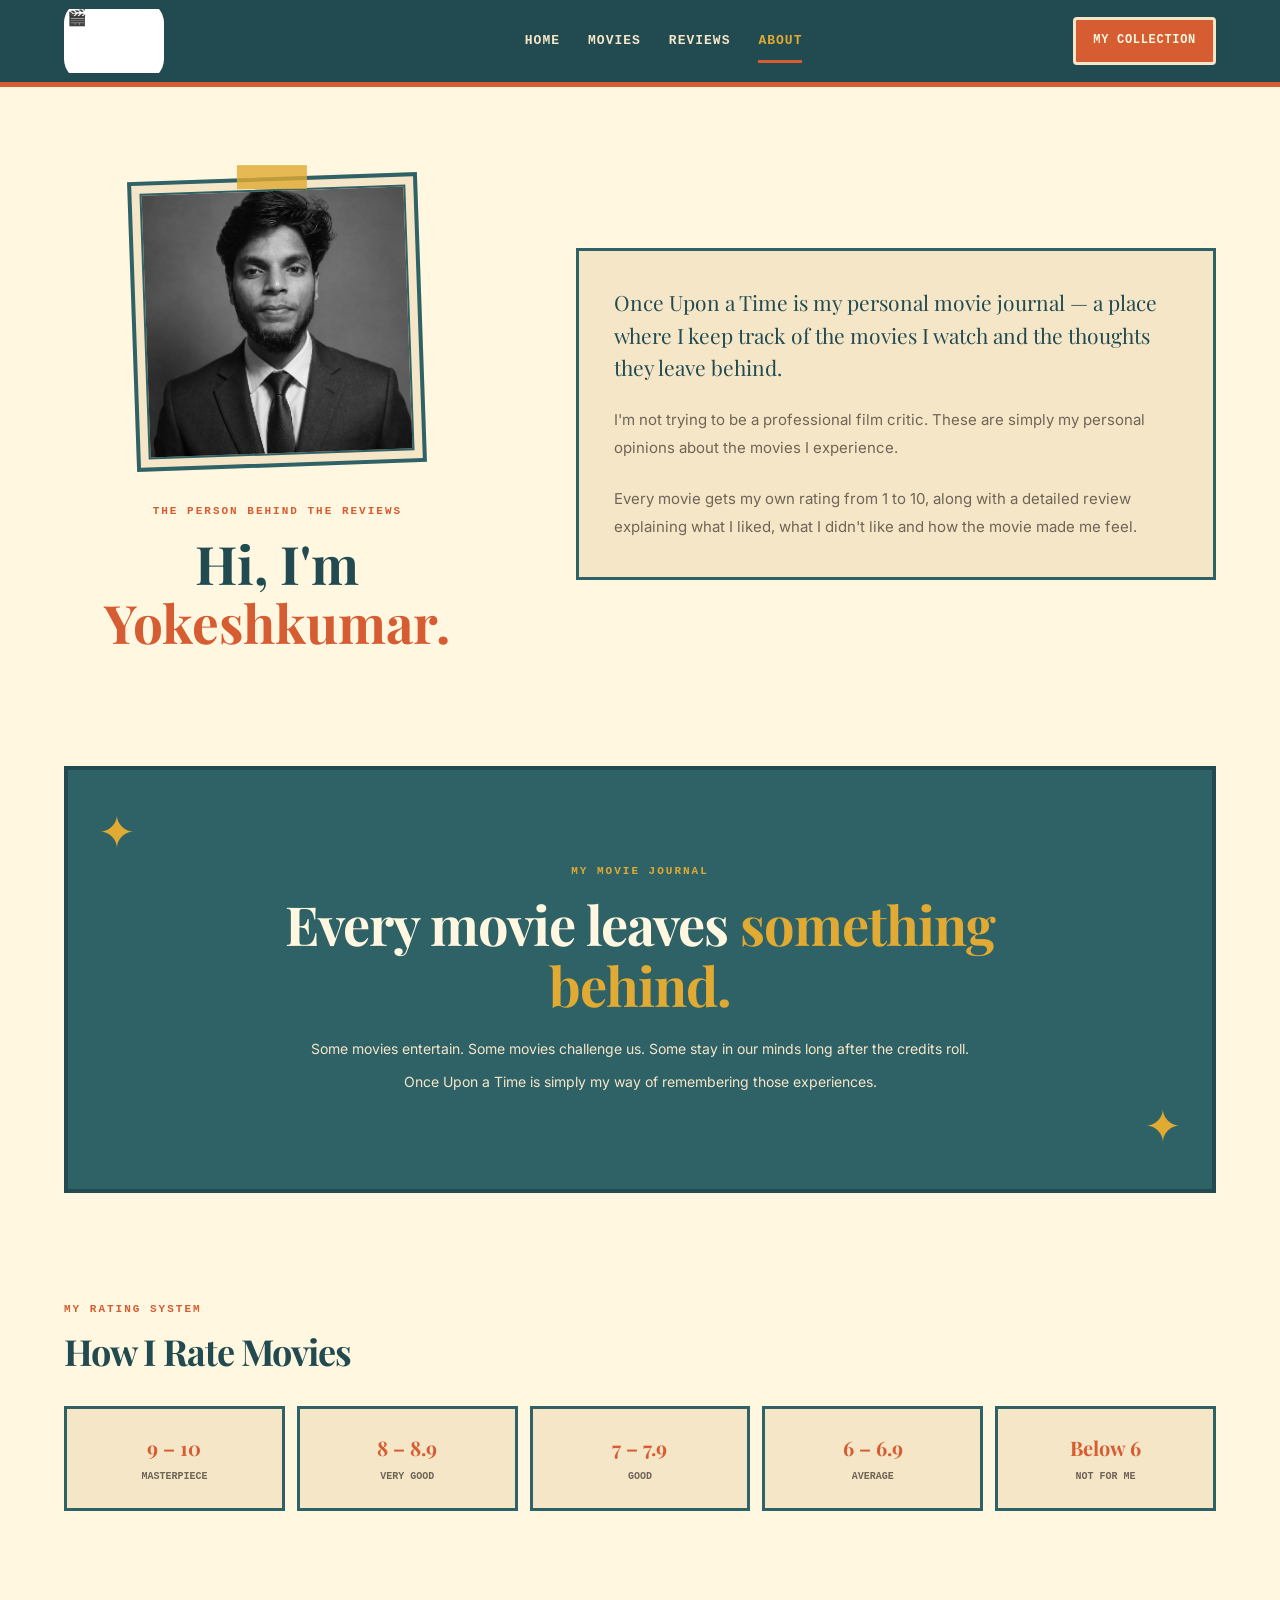
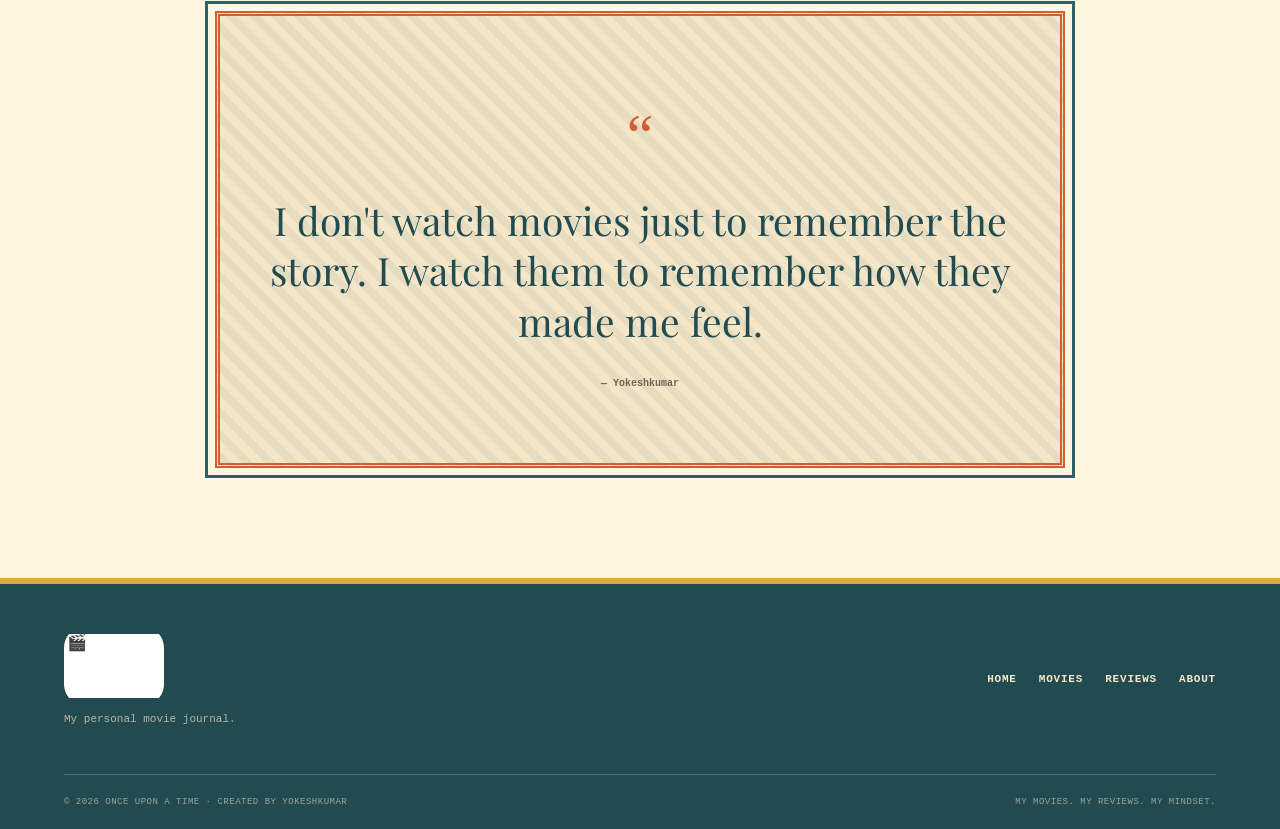
==== commit 3726edb2: "updated all movies and have to work on the furthur developments" ====
--- a/about.html
+++ b/about.html
@@ -2,91 +2,62 @@
 <html lang="en">
   <head>
     <meta charset="UTF-8" />
-
     <meta name="viewport" content="width=device-width, initial-scale=1.0" />
-
-    <title>About | Movie Mindset</title>
-
+    <title>About | Once Upon a Time</title>
     <meta
       name="description"
       content="About Yokeshkumar and his personal movie journal."
     />
-
     <link rel="preconnect" href="https://fonts.googleapis.com" />
-
     <link rel="preconnect" href="https://fonts.googleapis.com" crossorigin />
-
     <link
       href="https://fonts.googleapis.com/css2?family=Inter:wght@400;500;600;700;800&family=Playfair+Display:wght@500;600;700&display=swap"
       rel="stylesheet"
     />
-
     <link rel="stylesheet" href="css/style.css" />
-
     <link rel="stylesheet" href="css/responsive.css" />
   </head>
-
   <body>
-    <!-- =====================================================
-         HEADER
-    ====================================================== -->
-
+    <!-- ===================================================== HEADER ====================================================== -->
     <header class="site-header">
       <div class="container nav-container">
         <a href="index.html" class="logo">
           <span class="logo-icon"> 🎬 </span>
-
-          <span class="logo-text"> Movie <span>Mindset</span> </span>
+          <span class="logo-text"> Once <span>Upon a Time</span> </span>
         </a>
-
         <nav class="main-nav">
           <a href="index.html" class="nav-link"> Home </a>
-
           <a href="movies.html" class="nav-link"> Movies </a>
-
           <a href="reviews.html" class="nav-link"> Reviews </a>
-
           <a href="about.html" class="nav-link active"> About </a>
         </nav>
-
         <a href="movies.html" class="nav-button"> My Collection </a>
       </div>
     </header>
-
-    <!-- =====================================================
-         ABOUT
-    ====================================================== -->
-
+    <!-- ===================================================== ABOUT ====================================================== -->
     <main>
       <section class="about-page">
         <div class="container">
           <div class="about-hero">
             <!-- PROFILE -->
-
             <div class="about-profile">
               <div class="profile-image">
                 <img src="images/profile/yokeshkumar.png" alt="Yokeshkumar" />
               </div>
-
               <span class="section-label"> THE PERSON BEHIND THE REVIEWS </span>
-
               <h1>Hi, I'm <span>Yokeshkumar.</span></h1>
             </div>
-
             <!-- INTRO -->
-
             <div class="about-intro">
               <p class="about-lead">
-                Movie Mindset is my personal movie journal — a place where I
+                Once Upon a Time is my personal movie journal — a place where I
                 keep track of the movies I watch and the thoughts they leave
                 behind.
               </p>
-
               <p>
                 I'm not trying to be a professional film critic. These are
                 simply my personal opinions about the movies I experience.
               </p>
-
               <p>
                 Every movie gets my own rating from 1 to 10, along with a
                 detailed review explaining what I liked, what I didn't like and
@@ -94,127 +65,77 @@
               </p>
             </div>
           </div>
-
-          <!-- =================================================
-                     MY MOVIE PHILOSOPHY
-                ================================================== -->
-
+          <!-- ================================================= MY MOVIE PHILOSOPHY ================================================== -->
           <div class="about-philosophy">
-            <span class="section-label"> MY MOVIE MINDSET </span>
-
-            <h2>
-              Every movie leaves
-              <span>something behind.</span>
-            </h2>
-
+            <span class="section-label"> MY MOVIE JOURNAL </span>
+            <h2>Every movie leaves <span>something behind.</span></h2>
             <p>
               Some movies entertain. Some movies challenge us. Some stay in our
               minds long after the credits roll.
             </p>
-
             <p>
-              Movie Mindset is simply my way of remembering those experiences.
+              Once Upon a Time is simply my way of remembering those
+              experiences.
             </p>
           </div>
-
-          <!-- =================================================
-                     RATING SYSTEM
-                ================================================== -->
-
+          <!-- ================================================= RATING SYSTEM ================================================== -->
           <div class="rating-guide">
             <div class="section-top">
               <div>
                 <span class="section-label"> MY RATING SYSTEM </span>
-
                 <h2>How I Rate Movies</h2>
               </div>
             </div>
-
             <div class="rating-scale">
               <div class="rating-item">
-                <strong> 9 – 10 </strong>
-
-                <span> Masterpiece </span>
+                <strong> 9 – 10 </strong> <span> Masterpiece </span>
               </div>
-
               <div class="rating-item">
-                <strong> 8 – 8.9 </strong>
-
-                <span> Very Good </span>
+                <strong> 8 – 8.9 </strong> <span> Very Good </span>
               </div>
-
               <div class="rating-item">
-                <strong> 7 – 7.9 </strong>
-
-                <span> Good </span>
+                <strong> 7 – 7.9 </strong> <span> Good </span>
               </div>
-
               <div class="rating-item">
-                <strong> 6 – 6.9 </strong>
-
-                <span> Average </span>
+                <strong> 6 – 6.9 </strong> <span> Average </span>
               </div>
-
               <div class="rating-item">
-                <strong> Below 6 </strong>
-
-                <span> Not For Me </span>
+                <strong> Below 6 </strong> <span> Not For Me </span>
               </div>
             </div>
           </div>
-
-          <!-- =================================================
-                     QUOTE
-                ================================================== -->
-
+          <!-- ================================================= QUOTE ================================================== -->
           <div class="about-quote">
             <span> “ </span>
-
             <blockquote>
               I don't watch movies just to remember the story. I watch them to
               remember how they made me feel.
             </blockquote>
-
             <small> — Yokeshkumar </small>
           </div>
         </div>
       </section>
     </main>
-
-    <!-- =====================================================
-         FOOTER
-    ====================================================== -->
-
+    <!-- ===================================================== FOOTER ====================================================== -->
     <footer class="site-footer">
       <div class="container footer-container">
         <div class="footer-brand">
           <a href="index.html" class="logo">
             <span class="logo-icon"> 🎬 </span>
-
-            <span class="logo-text"> Movie <span>Mindset</span> </span>
+            <span class="logo-text"> Once <span>Upon a Time</span> </span>
           </a>
-
           <p>My personal movie journal.</p>
         </div>
-
         <div class="footer-links">
-          <a href="index.html"> Home </a>
-
-          <a href="movies.html"> Movies </a>
-
-          <a href="reviews.html"> Reviews </a>
-
-          <a href="about.html"> About </a>
+          <a href="index.html"> Home </a> <a href="movies.html"> Movies </a>
+          <a href="reviews.html"> Reviews </a> <a href="about.html"> About </a>
         </div>
       </div>
-
       <div class="container footer-bottom">
-        <p>© 2026 Movie Mindset · Created by Yokeshkumar</p>
-
+        <p>© 2026 Once Upon a Time · Created by Yokeshkumar</p>
         <p>My movies. My reviews. My mindset.</p>
       </div>
     </footer>
-
     <script src="js/app.js"></script>
   </body>
 </html>
--- a/css/style.css
+++ b/css/style.css
@@ -1,12 +1,24 @@
-/* =========================================================
-   MOVIE MINDSET
-   Main Website Styles
-========================================================= */
-
-
-/* =========================================================
-   RESET
-========================================================= */
+:root {
+    --cream: #f5e6c8;
+    --paper: #fff7df;
+    --paper-deep: #ead8b5;
+    --teal: #2f6266;
+    --teal-dark: #214b50;
+    --teal-light: #5b9695;
+    --orange: #d65c32;
+    --orange-light: #ef8b4d;
+    --red: #b94737;
+    --mustard: #e1aa32;
+    --ink: #263f42;
+    --muted: #6f6556;
+    --white: #fffaf0;
+    --border: #2f6266;
+    --shadow: 7px 7px 0 rgba(47, 98, 102, .18);
+    --soft-shadow: 0 12px 30px rgba(55, 47, 35, .14);
+    --container: 1180px;
+    --radius: 8px;
+    --transition: .25s ease;
+}
 
 * {
     margin: 0;
@@ -19,312 +31,310 @@
 }
 
 body {
-    font-family: "Inter", sans-serif;
-    background: #0b0b0f;
-    color: #ffffff;
-    line-height: 1.6;
+    font-family: "Inter", Arial, sans-serif;
+    background: var(--cream);
+    color: var(--ink);
+    line-height: 1.65;
+    overflow-x: hidden;
+}
+
+body::before {
+    content: "";
+    position: fixed;
+    inset: 0;
+    z-index: -2;
+    pointer-events: none;
+    opacity: .28;
+    background-image:
+        radial-gradient(circle at 20% 20%, rgba(47, 98, 102, .12) 0 1px, transparent 1.5px),
+        radial-gradient(circle at 80% 70%, rgba(214, 92, 50, .1) 0 1px, transparent 1.5px);
+    background-size: 18px 18px, 23px 23px;
 }
 
 a {
+    color: inherit;
     text-decoration: none;
-    color: inherit;
+}
+
+button,
+input,
+select {
+    font: inherit;
 }
 
 img {
     display: block;
-    width: 100%;
-}
-
-button,
-input {
-    font-family: inherit;
-}
-
-
-/* =========================================================
-   VARIABLES
-========================================================= */
-
-:root {
-    --bg-primary: #0b0b0f;
-    --bg-secondary: #111116;
-    --bg-card: #17171e;
-
-    --text-primary: #ffffff;
-    --text-secondary: #a6a6af;
-    --text-muted: #6e6e78;
-
-    --accent: #e5b84b;
-    --accent-light: #f1cc72;
-
-    --border: rgba(255, 255, 255, 0.08);
-
-    --container: 1180px;
-
-    --transition: 0.3s ease;
-}
-
-
-/* =========================================================
-   CONTAINER
-========================================================= */
+    max-width: 100%;
+}
 
 .container {
-    width: min(1180px, 90%);
+    width: min(var(--container), 90%);
     margin: 0 auto;
 }
 
-
-/* =========================================================
-   HEADER
-========================================================= */
+h1,
+h2,
+h3,
+.logo,
+.quote-content blockquote,
+.about-quote blockquote {
+    font-family: "Playfair Display", Georgia, serif;
+}
+
+h1,
+h2,
+h3 {
+    color: var(--teal-dark);
+}
+
+::selection {
+    background: var(--orange);
+    color: var(--paper);
+}
+
+::-webkit-scrollbar {
+    width: 10px;
+}
+
+::-webkit-scrollbar-track {
+    background: var(--paper-deep);
+}
+
+::-webkit-scrollbar-thumb {
+    background: var(--teal);
+    border: 2px solid var(--paper-deep);
+    border-radius: 10px;
+}
 
 .site-header {
     position: relative;
     z-index: 100;
-
-    width: 100%;
-
-    background: rgba(11, 11, 15, 0.95);
-
-    border-bottom: 1px solid var(--border);
+    background: var(--teal-dark);
+    color: var(--paper);
+    border-bottom: 5px solid var(--orange);
+    box-shadow: none;
 }
 
 .nav-container {
-    min-height: 78px;
-
+    min-height: 82px;
     display: flex;
     align-items: center;
     justify-content: space-between;
-
     gap: 30px;
 }
-
-/* =========================
-   LOGO
-========================= */
 
 .logo {
     display: inline-flex;
     align-items: center;
-    gap: 12px;
-
-    font-weight: 800;
-    font-size: 20px;
+    width: 190px;
+    height: 64px;
+    overflow: hidden;
     white-space: nowrap;
-    text-decoration: none;
+    transition: var(--transition);
+}
+
+.logo:hover {
+    transform: translateY(-1px);
 }
 
 .logo-icon {
-    width: 58px;
-    height: 58px;
-
-    position: relative;
-    overflow: hidden;
-
+    width: 100px;
+    height: 80px;
+    padding: 3px;
+    background: white;
+    border-radius: 22px;
+}
+
+.logo-icon img {
+    width: 100%;
+    height: 100%;
+
+    display: block;
+    object-fit: contain;
+
+    border-radius: 20px;
+}
+
+
+.logo-text {
+    display: none;
+}
+
+.logo-text span {
+    color: var(--orange-light);
+}
+
+.main-nav {
     display: flex;
     align-items: center;
-    justify-content: center;
-}
-
-.logo-icon img {
-    position: absolute;
-
-    width: 125px;
-    height: 125px;
-
-    max-width: none;
-
-    left: 50%;
-    top: -25px;
-
-    transform: translateX(-50%);
-}
-
-.logo-text {
-    font-size: 24px;
-    font-weight: 800;
-}
-
-.logo-text span {
-    color: var(--accent);
-}
-
-/* NAVIGATION */
-
-.main-nav {
-    display: flex;
-    align-items: center;
-    gap: 32px;
+    gap: 28px;
 }
 
 .nav-link {
     position: relative;
-
-    color: var(--text-secondary);
-
-    font-size: 14px;
-    font-weight: 500;
-
+    color: var(--cream);
+    font-family: "Courier New", monospace;
+    font-size: 13px;
+    font-weight: 700;
+    text-transform: uppercase;
+    letter-spacing: 1px;
     transition: var(--transition);
 }
 
 .nav-link:hover,
 .nav-link.active {
-    color: var(--text-primary);
+    color: var(--mustard);
 }
 
 .nav-link.active::after {
     content: "";
-
     position: absolute;
-
     left: 0;
-    bottom: -10px;
-
-    width: 100%;
-    height: 2px;
-
-    background: var(--accent);
-}
-
-
-/* NAV BUTTON */
+    right: 0;
+    bottom: -11px;
+    height: 3px;
+    background: var(--orange);
+}
 
 .nav-button {
-    padding: 11px 18px;
-
-    border: 1px solid var(--accent);
-    border-radius: 6px;
-
-    color: var(--accent);
-
-    font-size: 13px;
-    font-weight: 600;
-
+    padding: 11px 17px;
+    border: 3px solid var(--cream);
+    border-radius: 4px;
+    background: var(--orange);
+    color: var(--paper);
+    box-shadow: none;
+    font-family: "Courier New", monospace;
+    font-size: 12px;
+    font-weight: 700;
+    text-transform: uppercase;
+    letter-spacing: .7px;
     transition: var(--transition);
 }
 
 .nav-button:hover {
-    background: var(--accent);
-    color: #0b0b0f;
-}
-
-
-/* =========================================================
-   HERO
-========================================================= */
+    transform: translate(2px, 2px);
+    box-shadow: none;
+    background: var(--red);
+}
 
 .hero {
     position: relative;
-
     min-height: 650px;
-
     display: flex;
     align-items: center;
-
     overflow: hidden;
-
+    background: var(--paper);
+}
+
+.hero::before {
+    content: "";
+    position: absolute;
+    width: 850px;
+    height: 850px;
+    right: -210px;
+    top: -100px;
+    background: repeating-conic-gradient(from -15deg,
+            var(--orange) 0 9deg,
+            var(--cream) 9deg 18deg,
+            var(--teal) 18deg 27deg,
+            var(--paper) 27deg 36deg,
+            var(--mustard) 36deg 45deg);
+    border-radius: 50%;
+    opacity: .95;
+}
+
+.hero::after {
+    content: "";
+    position: absolute;
+    inset: 0;
     background:
-        radial-gradient(circle at 75% 45%,
-            rgba(229, 184, 75, 0.10),
-            transparent 30%),
-        #0b0b0f;
+        linear-gradient(90deg, var(--paper) 0%, rgba(255, 247, 223, .98) 39%, rgba(255, 247, 223, .45) 67%, rgba(255, 247, 223, 0) 100%),
+        repeating-linear-gradient(0deg, rgba(47, 98, 102, .035) 0 1px, transparent 1px 5px);
+    pointer-events: none;
 }
 
 .hero-background {
     position: absolute;
-
     inset: 0;
-
-    background-image:
-        linear-gradient(90deg,
-            #0b0b0f 0%,
-            rgba(11, 11, 15, 0.95) 40%,
-            rgba(11, 11, 15, 0.65) 100%);
-
-    pointer-events: none;
+    background:
+        radial-gradient(circle at 76% 50%, transparent 0 118px, rgba(255, 247, 223, .9) 120px 126px, transparent 128px),
+        radial-gradient(circle at 76% 50%, rgba(214, 92, 50, .2), transparent 25%);
 }
 
 .hero-container {
     position: relative;
     z-index: 2;
-
     display: grid;
-    grid-template-columns: 1.2fr 0.8fr;
-
+    grid-template-columns: 1.1fr .9fr;
     align-items: center;
-
-    gap: 60px;
-}
-
-
-/* HERO CONTENT */
+    gap: 55px;
+}
 
 .hero-content {
     max-width: 700px;
 }
 
+.hero-label,
+.section-label,
+.filter-label {
+    display: inline-block;
+    color: var(--orange);
+    font-family: "Courier New", monospace;
+    font-size: 11px;
+    font-weight: 800;
+    text-transform: uppercase;
+    letter-spacing: 2px;
+}
+
 .hero-label {
-    margin-bottom: 20px;
-
-    color: var(--accent);
-
-    font-size: 12px;
-    font-weight: 700;
-
-    letter-spacing: 3px;
+    margin-bottom: 17px;
 }
 
 .hero h1 {
-    max-width: 700px;
-
-    margin-bottom: 25px;
-
-    font-family: "Playfair Display", serif;
-
+    max-width: 720px;
+    margin-bottom: 22px;
     font-size: clamp(48px, 6vw, 78px);
-
-    line-height: 1.05;
-
+    line-height: 1.02;
     letter-spacing: -2px;
+    color: var(--teal-dark);
+}
+
+.hero h1::before {
+    content: "✦";
+    display: block;
+    margin-bottom: 6px;
+    color: var(--mustard);
+    font-family: Georgia, serif;
+    font-size: 24px;
+    letter-spacing: 0;
 }
 
 .hero h1 span {
-    display: block;
-    color: var(--accent);
+    color: var(--orange);
+    text-shadow: none;
 }
 
 .hero-description {
-    max-width: 580px;
-
-    margin-bottom: 18px;
-
-    color: var(--text-secondary);
-
-    font-size: 17px;
-
-    line-height: 1.8;
+    max-width: 590px;
+    margin-bottom: 17px;
+    color: var(--muted);
+    font-size: 16px;
 }
 
 .reviewer {
-    margin-bottom: 35px;
-
-    color: var(--text-muted);
-
-    font-size: 14px;
+    margin-bottom: 30px;
+    color: var(--muted);
+    font-family: "Courier New", monospace;
+    font-size: 13px;
 }
 
 .reviewer strong {
-    color: var(--text-primary);
-}
-
-
-/* HERO BUTTONS */
+    color: var(--teal);
+}
 
 .hero-buttons {
     display: flex;
-    align-items: center;
+    flex-wrap: wrap;
     gap: 14px;
 }
 
@@ -332,1912 +342,1706 @@
     display: inline-flex;
     align-items: center;
     justify-content: center;
-
     gap: 10px;
-
-    padding: 14px 22px;
-
-    border-radius: 6px;
-
-    font-size: 13px;
-    font-weight: 600;
-
+    min-height: 46px;
+    padding: 12px 20px;
+    border: 3px solid var(--teal-dark);
+    border-radius: 4px;
+    font-family: "Courier New", monospace;
+    font-size: 12px;
+    font-weight: 800;
+    text-transform: uppercase;
+    letter-spacing: .6px;
+    cursor: pointer;
     transition: var(--transition);
 }
 
 .btn-primary {
-    background: var(--accent);
-    color: #0b0b0f;
+    background: var(--orange);
+    color: var(--paper);
+    box-shadow: none;
 }
 
 .btn-primary:hover {
-    background: var(--accent-light);
-    transform: translateY(-2px);
+    transform: translate(2px, 2px);
+    box-shadow: none;
+    background: var(--red);
 }
 
 .btn-secondary {
-    border: 1px solid var(--border);
-
-    color: var(--text-primary);
-
-    background: rgba(255, 255, 255, 0.03);
+    background: var(--paper);
+    color: var(--teal-dark);
+    box-shadow: none;
 }
 
 .btn-secondary:hover {
-    border-color: var(--accent);
-    color: var(--accent);
-}
-
-
-/* =========================================================
-   HERO DECORATION
-========================================================= */
+    background: var(--mustard);
+    color: var(--teal-dark);
+    transform: translate(2px, 2px);
+    box-shadow: none;
+}
 
 .hero-decoration {
     position: relative;
-
-    height: 420px;
-
-    display: flex;
+    min-height: 430px;
+    display: grid;
+    place-items: center;
+}
+
+.film-circle {
+    position: relative;
+    width: 260px;
+    height: 260px;
+    display: grid;
+    place-items: center;
+    border: 8px double var(--teal);
+    border-radius: 50%;
+    background: var(--cream);
+    box-shadow: none;
+}
+
+.film-circle::before {
+    content: "";
+    position: absolute;
+    inset: 22px;
+    border: 3px dashed var(--orange);
+    border-radius: 50%;
+}
+
+.film-circle::after {
+    content: "★  ★  ★  ★";
+    position: absolute;
+    top: -31px;
+    color: var(--mustard);
+    font-size: 18px;
+    letter-spacing: 8px;
+}
+
+.film-circle span {
+    position: relative;
+    z-index: 2;
+    font-size: 72px;
+    filter: grayscale(.1);
+}
+
+.floating-card {
+    position: absolute;
+    width: 155px;
+    min-height: 105px;
+    padding: 15px;
+    display: flex;
+    flex-direction: column;
     align-items: center;
     justify-content: center;
-}
-
-.film-circle {
-    width: 310px;
-    height: 310px;
-
-    display: flex;
-    align-items: center;
-    justify-content: center;
-
-    border: 1px solid rgba(229, 184, 75, 0.25);
-
-    border-radius: 50%;
-
-    background:
-        radial-gradient(circle,
-            rgba(229, 184, 75, 0.15),
-            rgba(229, 184, 75, 0.02) 65%,
-            transparent 70%);
-
-    box-shadow:
-        0 0 80px rgba(229, 184, 75, 0.08);
-}
-
-.film-circle::before {
-    content: "";
-
+    text-align: center;
+    background: var(--paper);
+    border: 3px solid var(--teal);
+    border-radius: 6px;
+    box-shadow: none;
+}
+
+.floating-card span {
+    font-size: 22px;
+}
+
+.floating-card strong {
+    margin-top: 2px;
+    color: var(--orange);
+    font-family: "Playfair Display", Georgia, serif;
+    font-size: 25px;
+}
+
+.floating-card small {
+    color: var(--muted);
+    font-family: "Courier New", monospace;
+    font-size: 9px;
+    font-weight: 700;
+    text-transform: uppercase;
+}
+
+.card-one {
+    top: 40px;
+    right: 5px;
+    transform: rotate(4deg);
+}
+
+.card-two {
+    bottom: 40px;
+    left: 0;
+    transform: rotate(-4deg);
+}
+
+.stats-section {
+    position: relative;
+    background: var(--teal);
+    color: var(--paper);
+    border-top: 6px solid var(--orange);
+    border-bottom: 6px solid var(--mustard);
+}
+
+.stats-section::before,
+.quote-section::before {
+    content: "✦  ✧  ✦  ✧  ✦  ✧  ✦";
     position: absolute;
-
-    width: 230px;
-    height: 230px;
-
-    border: 1px dashed rgba(229, 184, 75, 0.25);
-
-    border-radius: 50%;
-}
-
-.film-circle span {
-    font-size: 90px;
-}
-
-
-/* FLOATING CARDS */
-
-.floating-card {
-    position: absolute;
-
-    min-width: 125px;
-
-    padding: 16px;
-
-    display: flex;
-    flex-direction: column;
-
-    border: 1px solid var(--border);
-
-    border-radius: 10px;
-
-    background: rgba(23, 23, 30, 0.9);
-
-    backdrop-filter: blur(10px);
-
-    box-shadow: 0 20px 50px rgba(0, 0, 0, 0.3);
-}
-
-.floating-card span {
-    font-size: 20px;
-}
-
-.floating-card strong {
-    margin-top: 3px;
-
-    font-size: 20px;
-}
-
-.floating-card small {
-    color: var(--text-muted);
-
-    font-size: 11px;
-}
-
-.card-one {
-    top: 65px;
-    right: 15px;
-}
-
-.card-two {
-    bottom: 65px;
-    left: 10px;
-}
-
-
-/* =========================================================
-   STATS
-========================================================= */
-
-.stats-section {
-    border-top: 1px solid var(--border);
-    border-bottom: 1px solid var(--border);
-
-    background: var(--bg-secondary);
+    left: 50%;
+    top: -16px;
+    transform: translateX(-50%);
+    color: var(--mustard);
+    background: var(--teal);
+    padding: 0 14px;
+    font-size: 14px;
+    letter-spacing: 5px;
 }
 
 .stats-grid {
     display: grid;
-
     grid-template-columns: repeat(4, 1fr);
 }
 
 .stat-item {
-    padding: 35px 20px;
-
+    padding: 28px 20px;
     text-align: center;
-
-    border-right: 1px solid var(--border);
+    border-right: 2px solid rgba(245, 230, 200, .28);
 }
 
 .stat-item:last-child {
-    border-right: none;
+    border-right: 0;
 }
 
 .stat-number {
     display: block;
-
-    margin-bottom: 5px;
-
-    color: var(--accent);
-
-    font-size: 28px;
+    color: var(--paper);
+    font-family: "Playfair Display", Georgia, serif;
+    font-size: 38px;
+    line-height: 1;
+}
+
+.stat-label {
+    display: block;
+    margin-top: 7px;
+    color: var(--cream);
+    font-family: "Courier New", monospace;
+    font-size: 10px;
     font-weight: 700;
-}
-
-.stat-label {
-    color: var(--text-muted);
-
-    font-size: 12px;
     text-transform: uppercase;
-
-    letter-spacing: 1px;
-}
-
-
-/* =========================================================
-   INTRO SECTION
-========================================================= */
+    letter-spacing: 1.2px;
+}
 
 .intro-section {
-    padding: 110px 0 80px;
+    padding: 105px 0;
+    background: var(--paper);
+    border-bottom: 2px solid var(--paper-deep);
 }
 
 .intro-container {
     display: grid;
-
     grid-template-columns: 1fr 1fr;
-
-    gap: 100px;
-
+    gap: 90px;
     align-items: end;
 }
 
-.section-label {
-    display: inline-block;
-
-    margin-bottom: 14px;
-
-    color: var(--accent);
-
-    font-size: 11px;
-    font-weight: 700;
-
-    letter-spacing: 2.5px;
-}
-
-.section-heading h2 {
-    max-width: 550px;
-
-    font-family: "Playfair Display", serif;
-
-    font-size: clamp(35px, 4vw, 52px);
-
-    line-height: 1.15;
-}
-
-.section-heading h2 span {
-    color: var(--accent);
+.section-heading h2,
+.section-top h2,
+.page-hero h1,
+.about-philosophy h2 {
+    margin-top: 12px;
+    font-size: clamp(35px, 4.5vw, 54px);
+    line-height: 1.12;
+    letter-spacing: -1px;
+}
+
+.section-heading h2 span,
+.page-hero h1 span,
+.about-philosophy h2 span {
+    color: var(--orange);
 }
 
 .intro-text {
-    color: var(--text-secondary);
-
+    position: relative;
+    padding: 30px;
+    background: var(--cream);
+    border: 3px solid var(--teal);
+    border-radius: 7px;
+    box-shadow: none;
+}
+
+.intro-text::before {
+    content: "MY NOTES";
+    position: absolute;
+    top: -15px;
+    left: 20px;
+    padding: 4px 9px;
+    background: var(--orange);
+    color: var(--paper);
+    border: 2px solid var(--teal-dark);
+    font-family: "Courier New", monospace;
+    font-size: 9px;
+    font-weight: 800;
+}
+
+.intro-text p {
+    color: var(--muted);
     font-size: 15px;
-    line-height: 1.9;
 }
 
 .intro-text p+p {
     margin-top: 20px;
 }
 
-
-/* =========================================================
-   MOVIES SECTION
-========================================================= */
-
 .movies-section {
-    padding: 70px 0 110px;
-
-    background: #0d0d12;
+    padding: 90px 0 105px;
+    background:
+        linear-gradient(rgba(255, 247, 223, .93), rgba(255, 247, 223, .93)),
+        repeating-linear-gradient(135deg, var(--mustard) 0 12px, var(--orange) 12px 24px, var(--teal) 24px 36px);
 }
 
 .section-top {
-    margin-bottom: 35px;
-
     display: flex;
     align-items: end;
     justify-content: space-between;
-
-    gap: 30px;
+    gap: 25px;
+    margin-bottom: 32px;
 }
 
 .section-top h2 {
-    font-family: "Playfair Display", serif;
-
-    font-size: 38px;
+    font-size: 36px;
 }
 
 .view-all {
-    color: var(--accent);
-
-    font-size: 13px;
-    font-weight: 600;
-
-    transition: var(--transition);
+    color: var(--teal);
+    font-family: "Courier New", monospace;
+    font-size: 11px;
+    font-weight: 800;
+    text-transform: uppercase;
+    letter-spacing: .8px;
 }
 
 .view-all:hover {
-    color: var(--accent-light);
-}
-
-
-/* MOVIE GRID */
+    color: var(--orange);
+}
 
 .movie-grid {
     display: grid;
-
     grid-template-columns: repeat(4, 1fr);
-
-    gap: 20px;
-}
-
-
-/* MOVIE CARD */
+    gap: 22px;
+}
 
 .movie-card {
+    position: relative;
     overflow: hidden;
-
-    border: 1px solid var(--border);
-
-    border-radius: 8px;
-
-    background: var(--bg-card);
-
-    transition: var(--transition);
+    background: var(--paper);
+    border: 4px solid var(--teal);
+    border-radius: 5px;
+    box-shadow: none;
+    transition: transform var(--transition);
+}
+
+.movie-card:nth-child(2n) {
+    box-shadow: none;
+}
+
+.movie-card:nth-child(3n) {
+    transform: rotate(-.5deg);
+}
+
+.movie-card:nth-child(4n) {
+    transform: rotate(.5deg);
 }
 
 .movie-card:hover {
-    transform: translateY(-6px);
-
-    border-color: rgba(229, 184, 75, 0.3);
-
-    box-shadow: 0 20px 40px rgba(0, 0, 0, 0.25);
-}
-
-
-/* POSTER */
+    transform: translateY(-7px) rotate(0);
+    box-shadow: none;
+}
 
 .poster-wrapper {
     position: relative;
-
     aspect-ratio: 2 / 3;
-
     overflow: hidden;
-
-    background: #08080b;
+    background: var(--teal-dark);
+    border-bottom: 4px solid var(--teal);
+}
+
+.poster-wrapper::after {
+    content: "";
+    position: absolute;
+    inset: 0;
+    pointer-events: none;
+    background: linear-gradient(135deg, rgba(255, 247, 223, .05), transparent 55%);
 }
 
 .poster-wrapper img {
     width: 100%;
     height: 100%;
-
     object-fit: cover;
-
-    transition: transform 0.5s ease;
+    transition: transform .5s ease;
 }
 
 .movie-card:hover .poster-wrapper img {
-    transform: scale(1.04);
-}
-
-
-/* RATING */
+    transform: scale(1.045);
+}
 
 .rating-badge {
     position: absolute;
-
-    top: 12px;
     right: 12px;
-
+    bottom: 12px;
+    z-index: 5;
+
+    min-width: 52px;
+    height: 42px;
     padding: 6px 9px;
 
-    border-radius: 5px;
-
-    background: rgba(0, 0, 0, 0.8);
-
-    color: var(--accent);
-
-    font-size: 12px;
+    display: flex;
+    align-items: center;
+    justify-content: center;
+
+    background: var(--mustard);
+    color: var(--teal-dark);
+
+    border: 3px solid var(--teal-dark);
+    border-radius: 8px;
+
+    box-shadow: 3px 3px 0 rgba(47, 98, 102, .25);
+
+    font-family: "Playfair Display", Georgia, serif;
+    font-size: 15px;
+    font-weight: 800;
+}
+
+.movie-info {
+    padding: 17px 15px 18px;
+    background: var(--paper);
+}
+
+.movie-info h3 {
+    margin-bottom: 7px;
+    font-size: 17px;
+    line-height: 1.25;
+}
+
+.movie-meta {
+    display: flex;
+    flex-wrap: wrap;
+    gap: 6px;
+    color: var(--muted);
+    font-family: "Courier New", monospace;
+    font-size: 10px;
+}
+
+.genre-list {
+    display: flex;
+    flex-wrap: wrap;
+    gap: 5px;
+    margin-top: 11px;
+}
+
+.genre-list span {
+    padding: 3px 7px;
+    border: 1px solid var(--teal);
+    color: var(--teal);
+    font-family: "Courier New", monospace;
+    font-size: 9px;
     font-weight: 700;
-
-    backdrop-filter: blur(5px);
-}
-
-
-/* MOVIE INFO */
-
-.movie-info {
-    padding: 18px;
-}
-
-.movie-info h3 {
-    margin-bottom: 6px;
-
-    font-size: 17px;
-    font-weight: 600;
-}
-
-.movie-meta {
-    display: flex;
-    gap: 7px;
-
-    color: var(--text-muted);
-
-    font-size: 11px;
-}
-
-.genre-list {
-    display: flex;
-
-    gap: 6px;
-
-    margin-top: 12px;
-}
-
-.genre-list span {
-    padding: 4px 7px;
-
-    border: 1px solid var(--border);
-
-    border-radius: 3px;
-
-    color: var(--text-secondary);
-
-    font-size: 10px;
+    text-transform: uppercase;
 }
 
 .review-link {
     display: inline-block;
-
-    margin-top: 17px;
-
-    color: var(--accent);
-
-    font-size: 12px;
-    font-weight: 600;
+    margin-top: 14px;
+    color: var(--orange);
+    font-family: "Courier New", monospace;
+    font-size: 10px;
+    font-weight: 800;
+    text-transform: uppercase;
 }
 
 .review-link:hover {
-    color: var(--accent-light);
-}
-
-
-/* =========================================================
-   TOP RATED
-========================================================= */
+    color: var(--teal);
+}
 
 .top-rated-section {
-    padding: 110px 0;
-
-    background: var(--bg-primary);
+    position: relative;
+    padding: 95px 0 110px;
+    background: var(--teal-dark);
+    color: var(--paper);
+    overflow: hidden;
+}
+
+.top-rated-section::after {
+    content: "";
+    position: absolute;
+    width: 500px;
+    height: 500px;
+    right: -240px;
+    bottom: -280px;
+    border: 65px solid rgba(225, 170, 50, .13);
+    border-radius: 50%;
+}
+
+.top-rated-section h2,
+.top-rated-section .section-top h2 {
+    color: var(--paper);
+}
+
+.top-rated-section .section-label {
+    color: var(--mustard);
+}
+
+.top-rated-section .view-all {
+    color: var(--cream);
 }
 
 .ranking-list {
-    max-width: 900px;
-
-    border-top: 1px solid var(--border);
+    max-width: 920px;
+    border-top: 3px solid var(--mustard);
 }
 
 .ranking-item {
-    min-height: 105px;
-
+    position: relative;
     display: grid;
-
-    grid-template-columns: 55px 65px 1fr auto;
-
+    grid-template-columns: 60px 55px 1fr auto;
     align-items: center;
-
-    gap: 20px;
-
-    padding: 15px 5px;
-
-    border-bottom: 1px solid var(--border);
-
+    gap: 18px;
+    padding: 16px 10px;
+    border-bottom: 2px solid rgba(245, 230, 200, .2);
     transition: var(--transition);
 }
 
 .ranking-item:hover {
-    background: rgba(255, 255, 255, 0.025);
+    padding-left: 18px;
+    background: rgba(245, 230, 200, .06);
 }
 
 .rank-number {
-    color: var(--text-muted);
-
-    font-size: 18px;
-    font-weight: 600;
+    color: var(--mustard);
+    font-family: "Playfair Display", Georgia, serif;
+    font-size: 25px;
+    font-weight: 700;
 }
 
 .ranking-item img {
     width: 55px;
     height: 75px;
-
     object-fit: cover;
-
-    border-radius: 4px;
+    border: 3px solid var(--cream);
 }
 
 .ranking-info h3 {
-    margin-bottom: 4px;
-
+    margin-bottom: 3px;
+    color: var(--paper);
     font-size: 16px;
 }
 
 .ranking-info p {
-    color: var(--text-muted);
-
-    font-size: 12px;
+    color: var(--cream);
+    font-family: "Courier New", monospace;
+    font-size: 10px;
 }
 
 .ranking-rating {
     display: flex;
     align-items: baseline;
-
-    gap: 5px;
+    gap: 4px;
 }
 
 .ranking-rating span {
-    font-size: 14px;
+    color: var(--cream);
+    font-family: "Courier New", monospace;
+    font-size: 11px;
 }
 
 .ranking-rating strong {
-    color: var(--accent);
-
-    font-size: 20px;
+    color: var(--mustard);
+    font-family: "Playfair Display", Georgia, serif;
+    font-size: 25px;
 }
 
 .ranking-rating small {
-    color: var(--text-muted);
-
-    font-size: 11px;
-}
-
-
-/* =========================================================
-   QUOTE
-========================================================= */
+    color: var(--cream);
+    font-size: 10px;
+}
 
 .quote-section {
-    padding: 120px 0;
-
-    background:
-        radial-gradient(circle at center,
-            rgba(229, 184, 75, 0.08),
-            transparent 50%),
-        var(--bg-secondary);
+    position: relative;
+    padding: 105px 0;
+    background: var(--orange);
+    color: var(--paper);
+    overflow: hidden;
+}
+
+.quote-section::before {
+    background: var(--orange);
+}
+
+.quote-section::after {
+    content: "✦";
+    position: absolute;
+    right: 8%;
+    top: 30%;
+    color: rgba(255, 247, 223, .25);
+    font-size: 130px;
 }
 
 .quote-content {
-    max-width: 800px;
-
-    margin: 0 auto;
-
+    max-width: 900px;
+    margin: auto;
     text-align: center;
 }
 
 .quote-mark {
     display: block;
-
-    margin-bottom: -10px;
-
-    color: var(--accent);
-
+    color: var(--mustard);
     font-family: Georgia, serif;
-
-    font-size: 80px;
-
-    line-height: 1;
+    font-size: 65px;
+    line-height: .7;
 }
 
 .quote-content blockquote {
-    font-family: "Playfair Display", serif;
-
-    font-size: clamp(25px, 4vw, 40px);
-
-    line-height: 1.4;
+    position: relative;
+    margin: 18px auto 25px;
+    font-size: clamp(25px, 4vw, 43px);
+    line-height: 1.25;
 }
 
 .quote-content p {
-    margin-top: 25px;
-
-    color: var(--accent);
-
-    font-size: 13px;
-    font-weight: 600;
-
+    font-family: "Courier New", monospace;
+    font-size: 12px;
+    font-weight: 700;
     letter-spacing: 1px;
 }
 
-
-/* =========================================================
-   FOOTER
-========================================================= */
-
 .site-footer {
-    background: #08080b;
-
-    border-top: 1px solid var(--border);
+    position: relative;
+    background: var(--teal-dark);
+    color: var(--cream);
+    border-top: 6px solid var(--mustard);
 }
 
 .footer-container {
-    min-height: 180px;
-
-    display: flex;
-
+    min-height: 190px;
+    display: flex;
     align-items: center;
     justify-content: space-between;
-
     gap: 50px;
 }
 
 .footer-brand {
-    max-width: 350px;
+    max-width: 370px;
 }
 
 .footer-brand p {
     margin-top: 12px;
-
-    color: var(--text-muted);
-
-    font-size: 12px;
+    color: rgba(245, 230, 200, .7);
+    font-family: "Courier New", monospace;
+    font-size: 11px;
     line-height: 1.7;
 }
 
 .footer-links {
     display: flex;
-
-    gap: 25px;
+    flex-wrap: wrap;
+    gap: 22px;
 }
 
 .footer-links a {
-    color: var(--text-secondary);
-
-    font-size: 12px;
-
+    color: var(--cream);
+    font-family: "Courier New", monospace;
+    font-size: 11px;
+    font-weight: 700;
+    text-transform: uppercase;
+    letter-spacing: .8px;
     transition: var(--transition);
 }
 
 .footer-links a:hover {
-    color: var(--accent);
+    color: var(--mustard);
 }
 
 .footer-bottom {
-    min-height: 60px;
-
+    min-height: 55px;
     display: flex;
     align-items: center;
     justify-content: space-between;
-
-    border-top: 1px solid var(--border);
-
-    color: var(--text-muted);
-
-    font-size: 10px;
-}
-
-
-/* =========================================================
-   SELECTION
-========================================================= */
-
-::selection {
-    background: var(--accent);
-    color: #0b0b0f;
-}
-
-
-/* =========================================================
-   SCROLLBAR
-========================================================= */
-
-::-webkit-scrollbar {
-    width: 8px;
-}
-
-::-webkit-scrollbar-track {
-    background: #08080b;
-}
-
-::-webkit-scrollbar-thumb {
-    background: #33333b;
-    border-radius: 10px;
-}
-
-::-webkit-scrollbar-thumb:hover {
-    background: var(--accent);
-}
-
-/* =========================================================
-   MOVIES PAGE
-========================================================= */
+    gap: 20px;
+    border-top: 1px solid rgba(245, 230, 200, .22);
+    color: rgba(245, 230, 200, .58);
+    font-family: "Courier New", monospace;
+    font-size: 9px;
+    text-transform: uppercase;
+    letter-spacing: .5px;
+}
 
 .page-hero {
-    padding: 110px 0 80px;
-
+    position: relative;
+    overflow: hidden;
+    padding: 105px 0 100px;
     background:
-        radial-gradient(circle at 80% 30%,
-            rgba(229, 184, 75, 0.08),
-            transparent 35%),
-        var(--bg-primary);
-
-    border-bottom: 1px solid var(--border);
+        radial-gradient(circle at 82% 50%, transparent 0 90px, rgba(255, 247, 223, .9) 92px 100px, transparent 102px),
+        repeating-conic-gradient(from 0deg at 88% 50%, var(--orange) 0 10deg, var(--paper) 10deg 20deg, var(--teal) 20deg 30deg, var(--paper) 30deg 40deg);
+}
+
+.page-hero::after {
+    content: "";
+    position: absolute;
+    inset: 0;
+    background: linear-gradient(90deg, var(--paper) 0%, rgba(255, 247, 223, .97) 42%, rgba(255, 247, 223, .55) 72%, transparent 100%);
+}
+
+.page-hero .container {
+    position: relative;
+    z-index: 2;
 }
 
 .page-hero h1 {
-    margin-bottom: 20px;
-
-    font-family: "Playfair Display", serif;
-
-    font-size: clamp(45px, 6vw, 70px);
-
-    line-height: 1.1;
-}
-
-.page-hero h1 span {
-    color: var(--accent);
+    max-width: 760px;
+    margin: 13px 0 18px;
+    font-size: clamp(45px, 6vw, 68px);
+    line-height: 1.08;
 }
 
 .page-hero p {
-    max-width: 600px;
-
-    color: var(--text-secondary);
-
-    font-size: 16px;
-}
-
-
-/* =========================================================
-   MOVIE COLLECTION
-========================================================= */
-
-.movie-collection {
-    padding: 70px 0 120px;
-
-    background: #0d0d12;
-}
-
-
-/* =========================================================
-   CONTROLS
-========================================================= */
+    max-width: 650px;
+    color: var(--muted);
+    font-size: 15px;
+}
+
+.movie-collection,
+.reviews-page {
+    padding: 75px 0 110px;
+    background: var(--paper);
+}
 
 .movie-controls {
     display: flex;
     flex-direction: column;
-
-    gap: 30px;
-
+    gap: 28px;
     margin-bottom: 45px;
 }
 
-
-/* SEARCH */
-
 .search-box {
     position: relative;
-
-    max-width: 600px;
+    max-width: 620px;
 }
 
 .search-box input {
     width: 100%;
-
     height: 52px;
-
-    padding: 0 20px 0 50px;
-
-    border: 1px solid var(--border);
-    border-radius: 7px;
-
+    padding: 0 18px 0 50px;
+    border: 3px solid var(--teal);
+    border-radius: 5px;
     outline: none;
-
-    background: var(--bg-card);
-
-    color: var(--text-primary);
-
-    font-size: 14px;
-
-    transition: var(--transition);
+    background: var(--cream);
+    color: var(--ink);
+    box-shadow: none;
+    font-size: 13px;
 }
 
 .search-box input::placeholder {
-    color: var(--text-muted);
+    color: #8a7b66;
 }
 
 .search-box input:focus {
-    border-color: rgba(229, 184, 75, 0.5);
-
-    box-shadow:
-        0 0 0 3px rgba(229, 184, 75, 0.05);
+    border-color: var(--orange);
+    box-shadow: none;
 }
 
 .search-icon {
     position: absolute;
-
-    left: 18px;
+    left: 17px;
     top: 50%;
-
+    z-index: 2;
     transform: translateY(-50%);
-
-    color: var(--text-muted);
-
-    font-size: 23px;
-
+    color: var(--orange);
+    font-family: Georgia, serif;
+    font-size: 24px;
     pointer-events: none;
 }
 
-
-/* =========================================================
-   FILTER
-========================================================= */
-
 .filter-section {
     display: flex;
     flex-direction: column;
-
-    gap: 12px;
-}
-
-.filter-label {
-    color: var(--text-muted);
-
-    font-size: 11px;
-    font-weight: 600;
-
-    letter-spacing: 1.5px;
-
+    gap: 11px;
+}
+
+.filter-buttons {
+    display: flex;
+    flex-wrap: wrap;
+    gap: 8px;
+}
+
+.filter-btn {
+    padding: 8px 13px;
+    border: 2px solid var(--teal);
+    border-radius: 3px;
+    background: transparent;
+    color: var(--teal);
+    cursor: pointer;
+    font-family: "Courier New", monospace;
+    font-size: 10px;
+    font-weight: 800;
     text-transform: uppercase;
-}
-
-.filter-buttons {
-    display: flex;
-    flex-wrap: wrap;
-
-    gap: 8px;
-}
-
-.filter-btn {
-    padding: 9px 15px;
-
-    border: 1px solid var(--border);
-    border-radius: 5px;
-
-    outline: none;
-
-    background: transparent;
-
-    color: var(--text-secondary);
-
-    font-size: 12px;
-
-    cursor: pointer;
-
     transition: var(--transition);
 }
 
-.filter-btn:hover {
-    border-color: rgba(229, 184, 75, 0.4);
-
-    color: var(--accent);
-}
-
+.filter-btn:hover,
 .filter-btn.active {
-    border-color: var(--accent);
-
-    background: var(--accent);
-
-    color: #0b0b0f;
-}
-
-
-/* =========================================================
-   RESULTS HEADER
-========================================================= */
+    background: var(--orange);
+    border-color: var(--orange);
+    color: var(--paper);
+    box-shadow: none;
+}
 
 .results-header {
     display: flex;
-
     align-items: center;
     justify-content: space-between;
-
     gap: 20px;
-
     margin-bottom: 25px;
-
-    padding-bottom: 15px;
-
-    border-bottom: 1px solid var(--border);
+    padding: 12px 0;
+    border-top: 2px solid var(--teal);
+    border-bottom: 2px solid var(--teal);
 }
 
 .results-header p {
-    color: var(--text-muted);
-
-    font-size: 12px;
-}
-
-.results-header select {
-    padding: 9px 30px 9px 12px;
-
-    border: 1px solid var(--border);
-    border-radius: 5px;
-
+    color: var(--muted);
+    font-family: "Courier New", monospace;
+    font-size: 11px;
+    font-weight: 700;
+}
+
+.results-header select,
+.review-controls select {
+    min-height: 42px;
+    padding: 0 35px 0 12px;
+    border: 2px solid var(--teal);
+    border-radius: 3px;
     outline: none;
-
-    background: var(--bg-card);
-
-    color: var(--text-secondary);
-
-    font-size: 11px;
-
-    cursor: pointer;
-}
-
-.results-header select:focus {
-    border-color: var(--accent);
-}
-
-
-/* =========================================================
-   COLLECTION GRID
-========================================================= */
+    background: var(--cream);
+    color: var(--teal-dark);
+    font-family: "Courier New", monospace;
+    font-size: 10px;
+    font-weight: 700;
+}
 
 .collection-grid {
     grid-template-columns: repeat(4, 1fr);
 }
 
-
-/* =========================================================
-   NO RESULTS
-========================================================= */
-
 .no-results {
-    padding: 100px 20px;
-
+    padding: 80px 20px;
     text-align: center;
+    border: 3px dashed var(--teal);
+    background: var(--cream);
 }
 
 .no-results-icon {
-    margin-bottom: 15px;
-
-    font-size: 50px;
+    margin-bottom: 12px;
+    font-size: 45px;
 }
 
 .no-results h2 {
     margin-bottom: 8px;
-
-    font-family: "Playfair Display", serif;
-
     font-size: 30px;
 }
 
 .no-results p {
-    color: var(--text-muted);
-
+    color: var(--muted);
     font-size: 13px;
 }
 
-
-/* =========================================================
-   LOADING ERROR
-========================================================= */
-
-.loading-error {
-    grid-column: 1 / -1;
-
-    padding: 80px 20px;
-
-    text-align: center;
-}
-
-.loading-error h2 {
-    margin-bottom: 10px;
-
-    font-family: "Playfair Display", serif;
-}
-
-.loading-error p {
-    color: var(--text-muted);
-
-    font-size: 13px;
-}
-
-/* =========================================================
-   MOVIE DETAILS PAGE
-========================================================= */
-
-
-/* =========================================================
-   DETAILS SECTION
-========================================================= */
-
 .movie-details-section {
-    padding: 60px 0 110px;
-
-    background: var(--bg-primary);
-}
-
-
-/* =========================================================
-   BACK LINK
-========================================================= */
+    padding: 55px 0 105px;
+    background: var(--paper);
+}
 
 .back-link {
-    display: inline-flex;
-
-    align-items: center;
-
-    margin-bottom: 45px;
-
-    color: var(--text-muted);
-
-    font-size: 12px;
-    font-weight: 500;
-
-    transition: var(--transition);
+    display: inline-block;
+    margin-bottom: 35px;
+    color: var(--teal);
+    font-family: "Courier New", monospace;
+    font-size: 11px;
+    font-weight: 800;
+    text-transform: uppercase;
 }
 
 .back-link:hover {
-    color: var(--accent);
-}
-
-
-/* =========================================================
-   MOVIE DETAIL HERO
-========================================================= */
+    color: var(--orange);
+}
 
 .movie-detail-hero {
     display: grid;
-
     grid-template-columns: 330px 1fr;
-
-    gap: 70px;
-
-    align-items: center;
-
-    max-width: 1000px;
-}
-
-
-/* =========================================================
-   POSTER
-========================================================= */
+    gap: 65px;
+    align-items: start;
+}
 
 .movie-detail-poster {
     position: relative;
-
-    overflow: hidden;
-
-    aspect-ratio: 2 / 3;
-
-    border-radius: 8px;
-
-    border: 1px solid var(--border);
-
-    background: #08080b;
-
-    box-shadow:
-        0 30px 70px rgba(0, 0, 0, 0.4);
+    padding: 8px;
+    background: var(--cream);
+    border: 4px solid var(--teal);
+    box-shadow: none;
+}
+
+.movie-detail-poster::before,
+.movie-detail-poster::after {
+    content: "";
+    position: absolute;
+    width: 28px;
+    height: 28px;
+    border: 3px solid var(--mustard);
+}
+
+.movie-detail-poster::before {
+    top: -13px;
+    left: -13px;
+    border-right: 0;
+    border-bottom: 0;
+}
+
+.movie-detail-poster::after {
+    right: -13px;
+    bottom: -13px;
+    border-left: 0;
+    border-top: 0;
 }
 
 .movie-detail-poster img {
     width: 100%;
-    height: 100%;
-
+    aspect-ratio: 2 / 3;
     object-fit: cover;
 }
 
-
-/* =========================================================
-   MOVIE INFORMATION
-========================================================= */
-
 .movie-detail-info h1 {
-    margin-bottom: 15px;
-
-    font-family: "Playfair Display", serif;
-
-    font-size: clamp(45px, 6vw, 70px);
-
-    line-height: 1.05;
+    margin-bottom: 20px;
+    font-size: clamp(40px, 5vw, 64px);
+    line-height: 1.08;
 }
 
 .movie-detail-meta {
     display: flex;
-
     flex-wrap: wrap;
-
-    gap: 10px;
-
-    margin-bottom: 20px;
-
-    color: var(--text-muted);
-
+    gap: 7px;
+    margin-bottom: 18px;
+}
+
+.movie-detail-meta span,
+.detail-genres span {
+    padding: 5px 9px;
+    border: 2px solid var(--teal);
+    background: var(--cream);
+    color: var(--teal);
+    font-family: "Courier New", monospace;
+    font-size: 9px;
+    font-weight: 800;
+    text-transform: uppercase;
+}
+
+.detail-genres {
+    display: flex;
+    flex-wrap: wrap;
+    gap: 6px;
+    margin-bottom: 28px;
+}
+
+.my-rating {
+    display: inline-flex;
+    align-items: center;
+    gap: 18px;
+    margin-bottom: 25px;
+    padding: 15px 20px;
+    background: var(--teal);
+    color: var(--paper);
+    border: 3px solid var(--teal-dark);
+    box-shadow: none;
+}
+
+.rating-number {
+    display: flex;
+    align-items: baseline;
+    gap: 3px;
+}
+
+.rating-number span {
+    color: var(--cream);
+    font-family: "Courier New", monospace;
+    font-size: 11px;
+}
+
+.rating-number strong {
+    color: var(--mustard);
+    font-family: "Playfair Display", Georgia, serif;
+    font-size: 35px;
+}
+
+.rating-number small {
+    color: var(--cream);
+    font-family: "Courier New", monospace;
+    font-size: 10px;
+}
+
+.rating-description {
+    display: flex;
+    flex-direction: column;
+    gap: 1px;
+}
+
+.rating-description strong {
+    color: var(--paper);
     font-size: 12px;
 }
 
-
-/* =========================================================
-   GENRES
-========================================================= */
-
-.detail-genres {
-    display: flex;
-
-    flex-wrap: wrap;
-
-    gap: 7px;
-
-    margin-bottom: 35px;
-}
-
-.detail-genres span {
-    padding: 6px 10px;
-
-    border: 1px solid var(--border);
-
-    border-radius: 4px;
-
-    color: var(--text-secondary);
-
-    font-size: 10px;
-}
-
-
-/* =========================================================
-   MY RATING
-========================================================= */
-
-.my-rating {
-    display: flex;
-
-    align-items: center;
-
-    gap: 20px;
-
-    margin-bottom: 25px;
-
-    padding: 20px;
-
-    border: 1px solid var(--border);
-
-    border-radius: 7px;
-
-    background: rgba(255, 255, 255, 0.02);
-}
-
-.rating-number {
-    display: flex;
-
-    align-items: baseline;
-
-    gap: 4px;
-
-    padding-right: 20px;
-
-    border-right: 1px solid var(--border);
-}
-
-.rating-number span {
-    font-size: 20px;
-}
-
-.rating-number strong {
-    color: var(--accent);
-
-    font-size: 35px;
-}
-
-.rating-number small {
-    color: var(--text-muted);
-
-    font-size: 12px;
-}
-
-.rating-description {
-    display: flex;
-
-    flex-direction: column;
-
-    gap: 2px;
-}
-
-.rating-description strong {
-    font-size: 13px;
-}
-
 .rating-description span {
-    color: var(--text-muted);
-
+    color: var(--cream);
+    font-family: "Courier New", monospace;
+    font-size: 9px;
+}
+
+.watched-info {
+    color: var(--muted);
+    font-family: "Courier New", monospace;
     font-size: 11px;
 }
 
-
-/* =========================================================
-   WATCHED INFO
-========================================================= */
-
-.watched-info {
-    display: flex;
-
-    align-items: center;
-
-    gap: 8px;
-
-    color: var(--text-muted);
-
-    font-size: 11px;
-}
-
 .watched-info strong {
-    color: var(--text-secondary);
-
-    font-weight: 500;
-}
-
-
-/* =========================================================
-   FULL REVIEW
-========================================================= */
+    color: var(--teal);
+}
 
 .full-review {
     max-width: 900px;
-
-    margin-top: 100px;
-
-    padding-top: 80px;
-
-    border-top: 1px solid var(--border);
+    margin: 90px auto 0;
+    padding-top: 65px;
+    border-top: 3px solid var(--teal);
 }
 
 .review-heading {
-    margin-bottom: 40px;
+    margin-bottom: 35px;
 }
 
 .review-heading h2 {
-    max-width: 700px;
-
-    font-family: "Playfair Display", serif;
-
-    font-size: clamp(30px, 4vw, 45px);
-
-    line-height: 1.2;
-}
-
-
-/* =========================================================
-   REVIEW CONTENT
-========================================================= */
+    max-width: 800px;
+    margin-top: 10px;
+    font-size: 38px;
+}
 
 .review-content {
     max-width: 800px;
 }
 
 .review-content p {
-    margin-bottom: 25px;
-
-    color: var(--text-secondary);
-
+    margin-bottom: 23px;
+    color: var(--muted);
     font-size: 16px;
-
-    line-height: 2;
+    line-height: 1.95;
 }
 
 .review-content p:first-child::first-letter {
-    color: var(--accent);
-
-    font-family: "Playfair Display", serif;
-
-    font-size: 55px;
-    font-weight: 700;
-
     float: left;
-
-    line-height: 0.8;
-
-    margin-right: 7px;
-}
-
-
-/* =========================================================
-   VERDICT
-========================================================= */
+    margin: 6px 8px 0 0;
+    color: var(--orange);
+    font-family: "Playfair Display", Georgia, serif;
+    font-size: 54px;
+    line-height: .8;
+}
 
 .review-verdict {
-    margin-top: 60px;
-
+    max-width: 800px;
+    margin-top: 50px;
     padding: 25px;
-
-    display: flex;
-
-    align-items: center;
-
-    justify-content: space-between;
-
-    gap: 30px;
-
-    border: 1px solid rgba(229, 184, 75, 0.2);
-
-    border-radius: 8px;
-
+    background: var(--cream);
+    border: 3px solid var(--teal);
+    box-shadow: none;
+}
+
+.review-verdict h3 {
+    margin-bottom: 12px;
+    font-size: 23px;
+}
+
+.verdict-rating {
+    display: flex;
+    align-items: baseline;
+    gap: 5px;
+}
+
+.verdict-rating span {
+    color: var(--muted);
+    font-family: "Courier New", monospace;
+    font-size: 12px;
+}
+
+.verdict-rating strong {
+    color: var(--orange);
+    font-family: "Playfair Display", Georgia, serif;
+    font-size: 35px;
+}
+
+.verdict-rating small {
+    color: var(--muted);
+    font-family: "Courier New", monospace;
+    font-size: 10px;
+}
+
+.related-section {
+    padding: 95px 0 110px;
     background:
-        linear-gradient(90deg,
-            rgba(229, 184, 75, 0.07),
-            rgba(229, 184, 75, 0.01));
-}
-
-.review-verdict h3 {
-    margin-top: 4px;
-
-    font-family: "Playfair Display", serif;
-
-    font-size: 25px;
-}
-
-.verdict-rating {
-    display: flex;
-
-    align-items: baseline;
-
-    gap: 5px;
-}
-
-.verdict-rating span {
-    font-size: 18px;
-}
-
-.verdict-rating strong {
-    color: var(--accent);
-
-    font-size: 35px;
-}
-
-.verdict-rating small {
-    color: var(--text-muted);
-
-    font-size: 12px;
-}
-
-
-/* =========================================================
-   RELATED MOVIES
-========================================================= */
-
-.related-section {
-    padding: 100px 0;
-
-    background: #0d0d12;
+        linear-gradient(rgba(245, 230, 200, .93), rgba(245, 230, 200, .93)),
+        repeating-linear-gradient(135deg, var(--teal) 0 13px, var(--mustard) 13px 26px, var(--orange) 26px 39px);
 }
 
 .related-grid {
     grid-template-columns: repeat(4, 1fr);
 }
 
-
-/* =========================================================
-   LOADING
-========================================================= */
-
-.movie-loading {
-    min-height: 400px;
-
-    display: flex;
-
-    flex-direction: column;
-
-    align-items: center;
-    justify-content: center;
-
-    gap: 15px;
-
-    color: var(--text-muted);
+.movie-loading,
+.movie-error {
+    grid-column: 1 / -1;
+    padding: 75px 20px;
+    text-align: center;
+    border: 3px dashed var(--teal);
+    background: var(--cream);
 }
 
 .loading-spinner {
-    width: 35px;
-    height: 35px;
-
-    border: 2px solid var(--border);
-
-    border-top-color: var(--accent);
-
+    width: 42px;
+    height: 42px;
+    margin: 0 auto 15px;
+    border: 5px solid var(--paper-deep);
+    border-top-color: var(--orange);
+    border-right-color: var(--teal);
     border-radius: 50%;
-
-    animation: spin 0.8s linear infinite;
+    animation: spin .8s linear infinite;
 }
 
 @keyframes spin {
-
-    from {
-        transform: rotate(0deg);
-    }
-
     to {
         transform: rotate(360deg);
     }
-
-}
-
-
-/* =========================================================
-   ERROR
-========================================================= */
+}
 
 .movie-error {
-    min-height: 450px;
-
-    display: flex;
-
-    flex-direction: column;
-
-    align-items: center;
-    justify-content: center;
-
-    text-align: center;
+    max-width: 700px;
+    margin: 0 auto;
 }
 
 .error-icon {
-    margin-bottom: 15px;
-
-    font-size: 55px;
+    margin-bottom: 10px;
+    font-size: 50px;
 }
 
 .movie-error h2 {
     margin-bottom: 8px;
-
-    font-family: "Playfair Display", serif;
-
-    font-size: 35px;
+    font-size: 34px;
 }
 
 .movie-error p {
-    margin-bottom: 25px;
-
-    color: var(--text-muted);
-
-    font-size: 13px;
-}
-
-/* =========================================================
-   REVIEWS PAGE
-========================================================= */
+    margin-bottom: 22px;
+    color: var(--muted);
+}
 
 .reviews-page {
-    padding: 70px 0 120px;
-
-    background: #0d0d12;
-}
-
-
-/* =========================================================
-   REVIEW CONTROLS
-========================================================= */
+    padding-top: 70px;
+}
 
 .review-controls {
     display: flex;
-
-    align-items: center;
+    align-items: end;
     justify-content: space-between;
-
     gap: 25px;
-
     margin-bottom: 45px;
 }
 
 .review-controls .search-box {
     flex: 1;
-
-    max-width: 600px;
-}
-
-.review-controls select {
-    min-width: 180px;
-
-    height: 52px;
-
-    padding: 0 15px;
-
-    border: 1px solid var(--border);
-    border-radius: 6px;
-
-    outline: none;
-
-    background: var(--bg-card);
-
-    color: var(--text-secondary);
-
-    font-size: 12px;
-}
-
-
-/* =========================================================
-   REVIEWS LIST
-========================================================= */
+}
 
 .reviews-list {
-    display: flex;
-
-    flex-direction: column;
-
-    gap: 20px;
-}
-
-
-/* =========================================================
-   REVIEW CARD
-========================================================= */
+    display: grid;
+    gap: 25px;
+}
 
 .review-card {
     display: grid;
-
     grid-template-columns: 180px 1fr;
-
-    gap: 30px;
-
-    padding: 20px;
-
-    border: 1px solid var(--border);
-
-    border-radius: 8px;
-
-    background: var(--bg-card);
-
+    gap: 25px;
+    padding: 18px;
+    background: var(--cream);
+    border: 3px solid var(--teal);
+    box-shadow: none;
     transition: var(--transition);
 }
 
+.review-card:nth-child(2n) {
+    box-shadow: none;
+}
+
 .review-card:hover {
-    border-color: rgba(229, 184, 75, 0.3);
-
-    transform: translateY(-2px);
-}
-
-
-/* =========================================================
-   REVIEW POSTER
-========================================================= */
+    transform: translateY(-4px);
+}
 
 .review-card-poster {
     aspect-ratio: 2 / 3;
-
     overflow: hidden;
-
-    border-radius: 5px;
-
-    background: #08080b;
+    border: 3px solid var(--teal);
+    background: var(--teal-dark);
 }
 
 .review-card-poster img {
     width: 100%;
     height: 100%;
-
     object-fit: cover;
 }
 
-
-/* =========================================================
-   REVIEW CONTENT
-========================================================= */
-
 .review-card-content {
-    display: flex;
-
-    flex-direction: column;
-
-    justify-content: center;
-}
-
+    min-width: 0;
+}
 
 .review-card-top {
     display: flex;
-
     align-items: flex-start;
     justify-content: space-between;
-
     gap: 20px;
-}
-
+    padding-bottom: 13px;
+    border-bottom: 2px dashed rgba(47, 98, 102, .35);
+}
 
 .review-card-top h2 {
-    margin-top: 5px;
-
-    font-family: "Playfair Display", serif;
-
-    font-size: 30px;
-}
-
+    margin-top: 4px;
+    font-size: 27px;
+}
 
 .review-card-rating {
     display: flex;
-
     align-items: baseline;
-
     gap: 3px;
-
     white-space: nowrap;
 }
 
-
 .review-card-rating strong {
-    color: var(--accent);
-
-    font-size: 28px;
-}
-
+    color: var(--orange);
+    font-family: "Playfair Display", Georgia, serif;
+    font-size: 27px;
+}
 
 .review-card-rating span {
-    color: var(--text-muted);
-
-    font-size: 11px;
-}
-
-
-/* =========================================================
-   META
-========================================================= */
+    color: var(--muted);
+    font-family: "Courier New", monospace;
+    font-size: 10px;
+}
 
 .review-card-meta {
     display: flex;
-
     flex-wrap: wrap;
-
-    gap: 8px;
-
-    margin: 10px 0 20px;
-
-    color: var(--text-muted);
-
-    font-size: 11px;
-}
-
-
-/* =========================================================
-   PREVIEW
-========================================================= */
+    gap: 7px;
+    margin: 12px 0;
+    color: var(--teal);
+    font-family: "Courier New", monospace;
+    font-size: 9px;
+    font-weight: 800;
+    text-transform: uppercase;
+}
 
 .review-preview {
-    max-width: 750px;
-
-    color: var(--text-secondary);
-
+    color: var(--muted);
     font-size: 14px;
-
     line-height: 1.8;
-
-    display: -webkit-box;
-
-    -webkit-box-orient: vertical;
-
-    overflow: hidden;
-}
-
-
-/* =========================================================
-   BOTTOM
-========================================================= */
+}
 
 .review-card-bottom {
     display: flex;
-
     align-items: center;
     justify-content: space-between;
-
-    gap: 20px;
-
-    margin-top: 25px;
-
-    padding-top: 18px;
-
-    border-top: 1px solid var(--border);
-}
-
+    gap: 15px;
+    margin-top: 18px;
+}
 
 .watched-date {
-    color: var(--text-muted);
-
+    color: var(--muted);
+    font-family: "Courier New", monospace;
     font-size: 10px;
 }
 
-/* =========================================================
-   ABOUT PAGE
-========================================================= */
-
 .about-page {
-    padding: 100px 0;
-
-    background: var(--bg-primary);
-}
-
-
-/* =========================================================
-   ABOUT HERO
-========================================================= */
+    padding: 90px 0 110px;
+    background: var(--paper);
+}
 
 .about-hero {
     display: grid;
-
-    grid-template-columns: 1fr 1.2fr;
-
-    gap: 80px;
-
+    grid-template-columns: .8fr 1.2fr;
+    gap: 85px;
     align-items: center;
-
-    padding-bottom: 100px;
-
-    border-bottom: 1px solid var(--border);
-}
-
-
-/* PROFILE */
+}
 
 .about-profile {
+    position: relative;
     text-align: center;
 }
 
-
 .profile-image {
-    width: 220px;
-    height: 220px;
-
-    margin: 0 auto 30px;
-
-    overflow: hidden;
-
-    border-radius: 50%;
-
-    border: 1px solid var(--border);
+    position: relative;
+    width: min(290px, 80%);
+    aspect-ratio: 1;
+    margin: 0 auto 28px;
+    padding: 8px;
+    border: 4px solid var(--teal);
+    background: var(--cream);
+    box-shadow: none;
+    transform: rotate(-2deg);
+}
+
+.profile-image::before {
+    content: "";
+    position: absolute;
+    width: 70px;
+    height: 24px;
+    top: -16px;
+    left: 50%;
+    transform: translateX(-50%) rotate(2deg);
+    background: rgba(225, 170, 50, .8);
 }
 
 .profile-image img {
     width: 100%;
     height: 100%;
-
     object-fit: cover;
-}
-
+    border: 2px solid var(--teal);
+}
 
 .about-profile h1 {
-    margin-top: 12px;
-
-    font-family: "Playfair Display", serif;
-
-    font-size: clamp(40px, 5vw, 58px);
-
+    margin-top: 13px;
+    font-size: clamp(37px, 5vw, 53px);
     line-height: 1.1;
 }
 
-
 .about-profile h1 span {
-    color: var(--accent);
-}
-
-
-/* INTRO */
+    display: block;
+    color: var(--orange);
+}
 
 .about-intro {
-    max-width: 650px;
-}
-
+    max-width: 700px;
+    padding: 35px;
+    background: var(--cream);
+    border: 3px solid var(--teal);
+    box-shadow: none;
+}
 
 .about-intro p {
-    margin-bottom: 25px;
-
-    color: var(--text-secondary);
-
+    margin-bottom: 22px;
+    color: var(--muted);
     font-size: 15px;
-
     line-height: 1.9;
 }
 
+.about-intro p:last-child {
+    margin-bottom: 0;
+}
 
 .about-intro .about-lead {
-    color: var(--text-primary);
-
-    font-family: "Playfair Display", serif;
-
-    font-size: 25px;
-
-    line-height: 1.5;
-}
-
-
-/* =========================================================
-   PHILOSOPHY
-========================================================= */
+    color: var(--teal-dark);
+    font-family: "Playfair Display", Georgia, serif;
+    font-size: 21px;
+    line-height: 1.55;
+}
 
 .about-philosophy {
+    position: relative;
+    margin-top: 115px;
+    padding: 85px 0;
+    text-align: center;
+    background: var(--teal);
+    color: var(--paper);
+    border: 4px solid var(--teal-dark);
+}
+
+.about-philosophy::before,
+.about-philosophy::after {
+    content: "✦";
+    position: absolute;
+    color: var(--mustard);
+    font-size: 45px;
+}
+
+.about-philosophy::before {
+    left: 30px;
+    top: 25px;
+}
+
+.about-philosophy::after {
+    right: 30px;
+    bottom: 25px;
+}
+
+.about-philosophy .section-label {
+    color: var(--mustard);
+}
+
+.about-philosophy h2 {
     max-width: 800px;
-
-    padding: 100px 0;
-}
-
-
-.about-philosophy h2 {
-    margin: 12px 0 25px;
-
-    font-family: "Playfair Display", serif;
-
-    font-size: clamp(35px, 5vw, 55px);
-
-    line-height: 1.2;
-}
-
+    margin: 13px auto 22px;
+    color: var(--paper);
+}
 
 .about-philosophy h2 span {
-    color: var(--accent);
-}
-
+    color: var(--mustard);
+}
 
 .about-philosophy p {
-    max-width: 650px;
-
-    margin-bottom: 15px;
-
-    color: var(--text-secondary);
-
+    max-width: 700px;
+    margin: 0 auto 10px;
+    color: var(--cream);
     font-size: 14px;
-
-    line-height: 1.8;
-}
-
-
-/* =========================================================
-   RATING GUIDE
-========================================================= */
+}
 
 .rating-guide {
-    padding: 80px 0;
-
-    border-top: 1px solid var(--border);
-
-    border-bottom: 1px solid var(--border);
-}
-
+    margin-top: 100px;
+}
 
 .rating-scale {
     display: grid;
-
-    grid-template-columns:
-        repeat(5, 1fr);
-
-    gap: 10px;
-
+    grid-template-columns: repeat(5, 1fr);
+    gap: 12px;
     margin-top: 35px;
 }
 
-
 .rating-item {
-    display: flex;
-
-    flex-direction: column;
-
-    gap: 8px;
-
-    padding: 25px 15px;
-
-    border: 1px solid var(--border);
-
-    border-radius: 6px;
-
-    background: var(--bg-card);
-}
-
+    position: relative;
+    padding: 22px 14px;
+    text-align: center;
+    background: var(--cream);
+    border: 3px solid var(--teal);
+    box-shadow: none;
+}
+
+.rating-item:nth-child(2n) {
+    box-shadow: none;
+}
 
 .rating-item strong {
-    color: var(--accent);
-
-    font-size: 18px;
-}
-
+    display: block;
+    color: var(--orange);
+    font-family: "Playfair Display", Georgia, serif;
+    font-size: 20px;
+}
 
 .rating-item span {
-    color: var(--text-muted);
-
+    display: block;
+    margin-top: 5px;
+    color: var(--muted);
+    font-family: "Courier New", monospace;
     font-size: 10px;
-
+    font-weight: 700;
     text-transform: uppercase;
-
-    letter-spacing: 1px;
-}
-
-
-/* =========================================================
-   QUOTE
-========================================================= */
+}
 
 .about-quote {
-    max-width: 750px;
-
+    max-width: 850px;
     margin: 100px auto 0;
-
+    padding: 70px 35px;
     text-align: center;
-}
-
+    background:
+        repeating-linear-gradient(45deg, rgba(47, 98, 102, .08) 0 8px, transparent 8px 16px),
+        var(--cream);
+    border: 5px double var(--orange);
+    outline: 3px solid var(--teal);
+    outline-offset: 7px;
+}
 
 .about-quote>span {
-    display: block;
-
-    height: 30px;
-
-    color: var(--accent);
-
-    font-family: "Playfair Display", serif;
-
+    color: var(--orange);
+    font-family: Georgia, serif;
     font-size: 60px;
-
-    line-height: 1;
-}
-
+}
 
 .about-quote blockquote {
-    margin: 20px 0;
-
-    font-family: "Playfair Display", serif;
-
-    font-size: clamp(25px, 4vw, 40px);
-
-    line-height: 1.4;
-}
-
+    margin: 10px auto 20px;
+    color: var(--teal-dark);
+    font-size: clamp(24px, 4vw, 39px);
+    line-height: 1.3;
+}
 
 .about-quote small {
-    color: var(--text-muted);
-
-    font-size: 11px;
+    color: var(--muted);
+    font-family: "Courier New", monospace;
+    font-size: 10px;
+    font-weight: 700;
+}
+
+@media (max-width: 1000px) {
+    .hero-container {
+        grid-template-columns: 1fr;
+    }
+
+    .hero-decoration {
+        min-height: 340px;
+    }
+
+    .movie-grid,
+    .collection-grid,
+    .related-grid {
+        grid-template-columns: repeat(3, 1fr);
+    }
+
+    .about-hero {
+        grid-template-columns: 1fr;
+    }
+
+    .about-profile {
+        max-width: 600px;
+        margin: auto;
+    }
+
+    .rating-scale {
+        grid-template-columns: repeat(3, 1fr);
+    }
+}
+
+@media (max-width: 780px) {
+    .nav-container {
+        min-height: auto;
+        padding: 15px 0;
+        flex-wrap: wrap;
+    }
+
+    .main-nav {
+        order: 3;
+        width: 100%;
+        justify-content: center;
+        gap: 20px;
+    }
+
+    .nav-link.active::after {
+        bottom: -6px;
+    }
+
+    .nav-button {
+        margin-left: auto;
+    }
+
+    .hero {
+        min-height: auto;
+        padding: 80px 0 70px;
+    }
+
+    .hero::before {
+        width: 600px;
+        height: 600px;
+        right: -260px;
+        top: 360px;
+    }
+
+    .hero::after {
+        background: linear-gradient(180deg, rgba(255, 247, 223, .97) 0 55%, rgba(255, 247, 223, .45) 100%);
+    }
+
+    .hero-decoration {
+        min-height: 320px;
+    }
+
+    .stats-grid {
+        grid-template-columns: repeat(2, 1fr);
+    }
+
+    .stat-item:nth-child(2) {
+        border-right: 0;
+    }
+
+    .stat-item:nth-child(-n+2) {
+        border-bottom: 2px solid rgba(245, 230, 200, .28);
+    }
+
+    .intro-container {
+        grid-template-columns: 1fr;
+        gap: 40px;
+    }
+
+    .movie-grid,
+    .collection-grid,
+    .related-grid {
+        grid-template-columns: repeat(2, 1fr);
+    }
+
+    .movie-detail-hero {
+        grid-template-columns: 280px 1fr;
+        gap: 35px;
+    }
+
+    .review-controls {
+        align-items: stretch;
+        flex-direction: column;
+    }
+
+    .review-controls .search-box {
+        max-width: none;
+    }
+
+    .review-card {
+        grid-template-columns: 130px 1fr;
+    }
+
+    .footer-container {
+        padding: 40px 0;
+        align-items: flex-start;
+        flex-direction: column;
+    }
+}
+
+@media (max-width: 560px) {
+    .container {
+        width: min(92%, var(--container));
+    }
+
+    .logo {
+        width: 165px;
+        height: 56px;
+    }
+
+    .logo-icon {
+        width: 100%;
+        height: 100%;
+    }
+
+    .nav-button {
+        padding: 9px 11px;
+        font-size: 9px;
+    }
+
+    .main-nav {
+        gap: 12px;
+        justify-content: space-between;
+    }
+
+    .nav-link {
+        font-size: 9px;
+    }
+
+    .hero h1 {
+        font-size: 45px;
+    }
+
+    .hero-buttons {
+        flex-direction: column;
+        align-items: stretch;
+    }
+
+    .btn {
+        width: 100%;
+    }
+
+    .hero-decoration {
+        min-height: 270px;
+    }
+
+    .film-circle {
+        width: 190px;
+        height: 190px;
+    }
+
+    .film-circle span {
+        font-size: 54px;
+    }
+
+    .floating-card {
+        width: 120px;
+        min-height: 88px;
+        padding: 9px;
+    }
+
+    .card-one {
+        right: -5px;
+        top: 15px;
+    }
+
+    .card-two {
+        left: -5px;
+        bottom: 10px;
+    }
+
+    .movie-grid,
+    .collection-grid,
+    .related-grid {
+        grid-template-columns: 1fr;
+    }
+
+    .section-top {
+        align-items: flex-start;
+        flex-direction: column;
+    }
+
+    .ranking-item {
+        grid-template-columns: 38px 48px 1fr;
+        gap: 10px;
+    }
+
+    .ranking-rating {
+        grid-column: 3;
+    }
+
+    .page-hero {
+        padding: 75px 0;
+    }
+
+    .movie-detail-hero {
+        grid-template-columns: 1fr;
+    }
+
+    .movie-detail-poster {
+        width: min(100%, 310px);
+        margin: auto;
+    }
+
+    .full-review {
+        margin-top: 65px;
+        padding-top: 45px;
+    }
+
+    .review-card {
+        grid-template-columns: 1fr;
+    }
+
+    .review-card-poster {
+        width: 150px;
+    }
+
+    .review-card-top {
+        flex-direction: column;
+    }
+
+    .review-card-bottom {
+        align-items: flex-start;
+        flex-direction: column;
+    }
+
+    .results-header {
+        align-items: flex-start;
+        flex-direction: column;
+    }
+
+    .results-header select {
+        width: 100%;
+    }
+
+    .rating-scale {
+        grid-template-columns: 1fr;
+    }
+
+    .about-page {
+        padding-top: 65px;
+    }
+
+    .about-philosophy {
+        margin-top: 75px;
+        padding: 65px 20px;
+    }
+
+    .about-quote {
+        margin-top: 75px;
+        padding: 55px 20px;
+    }
+
+    .footer-bottom {
+        align-items: flex-start;
+        flex-direction: column;
+        padding: 20px 0;
+    }
 }
